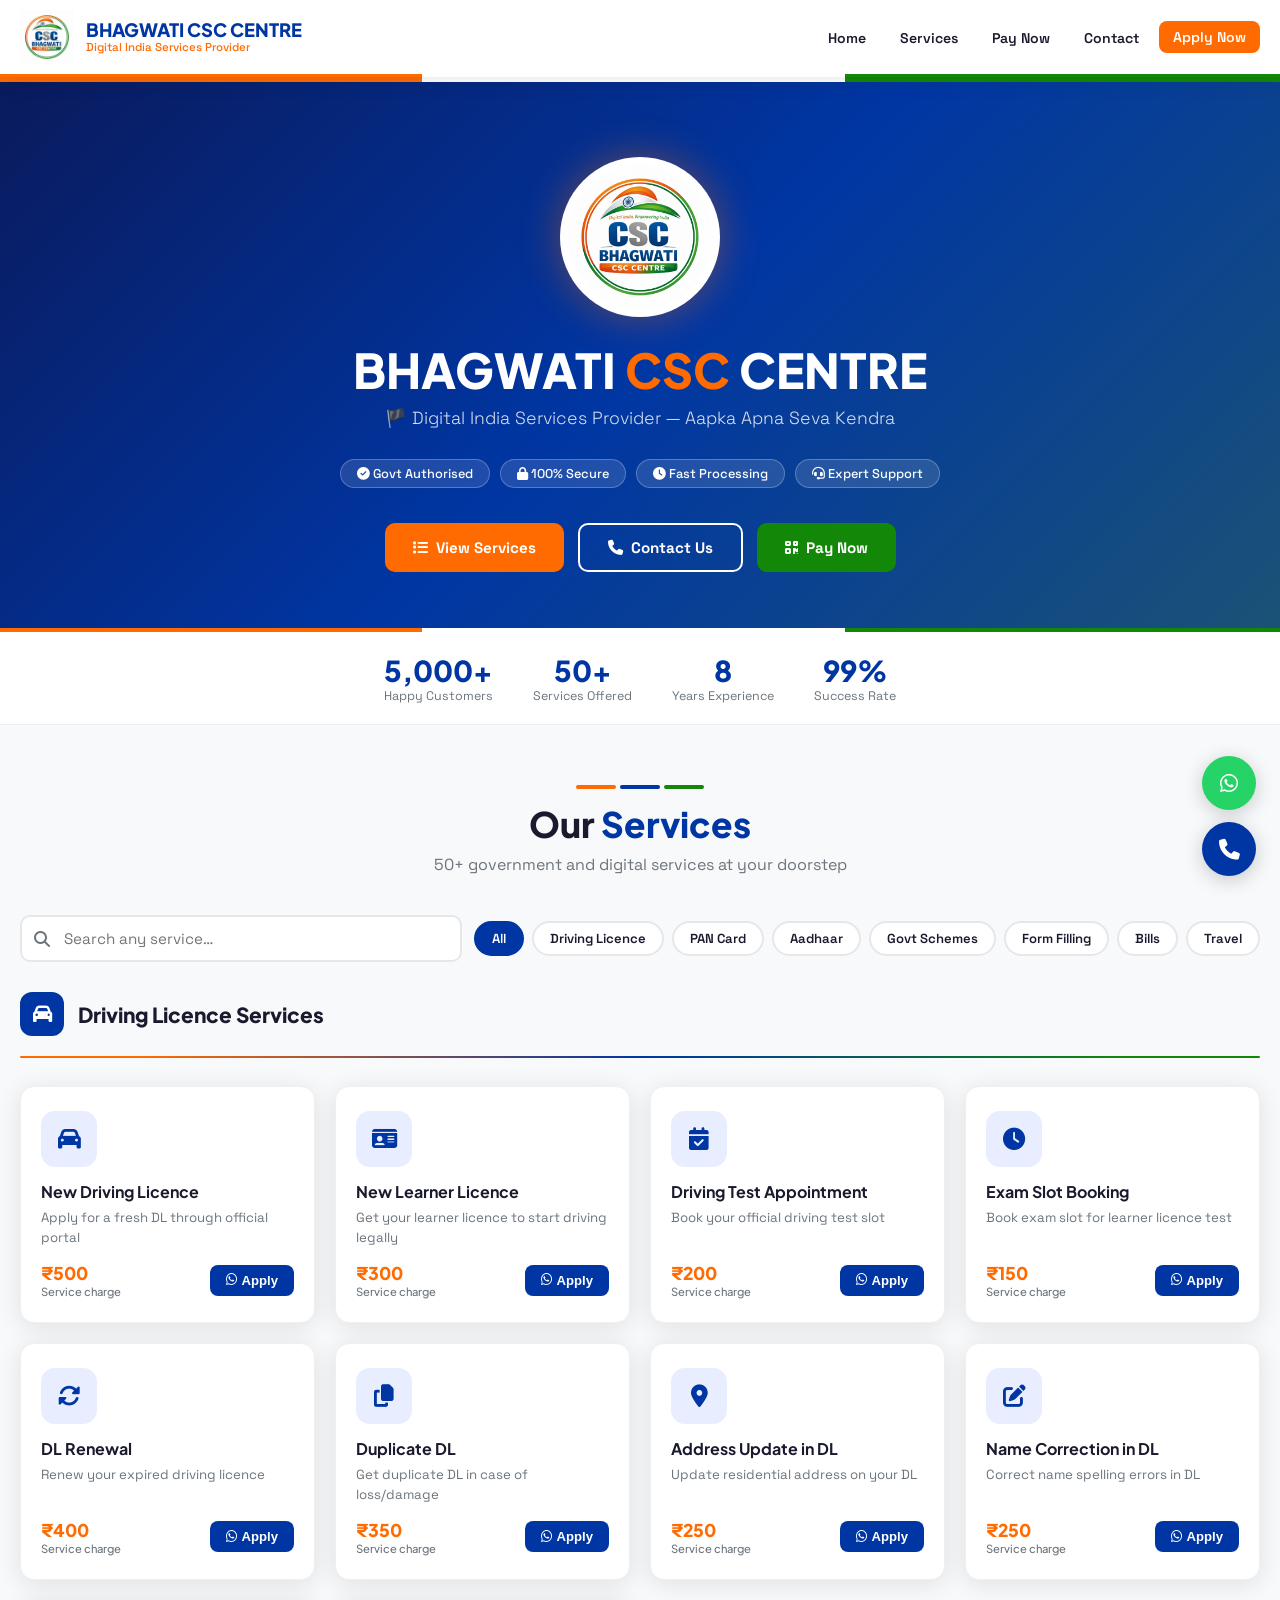
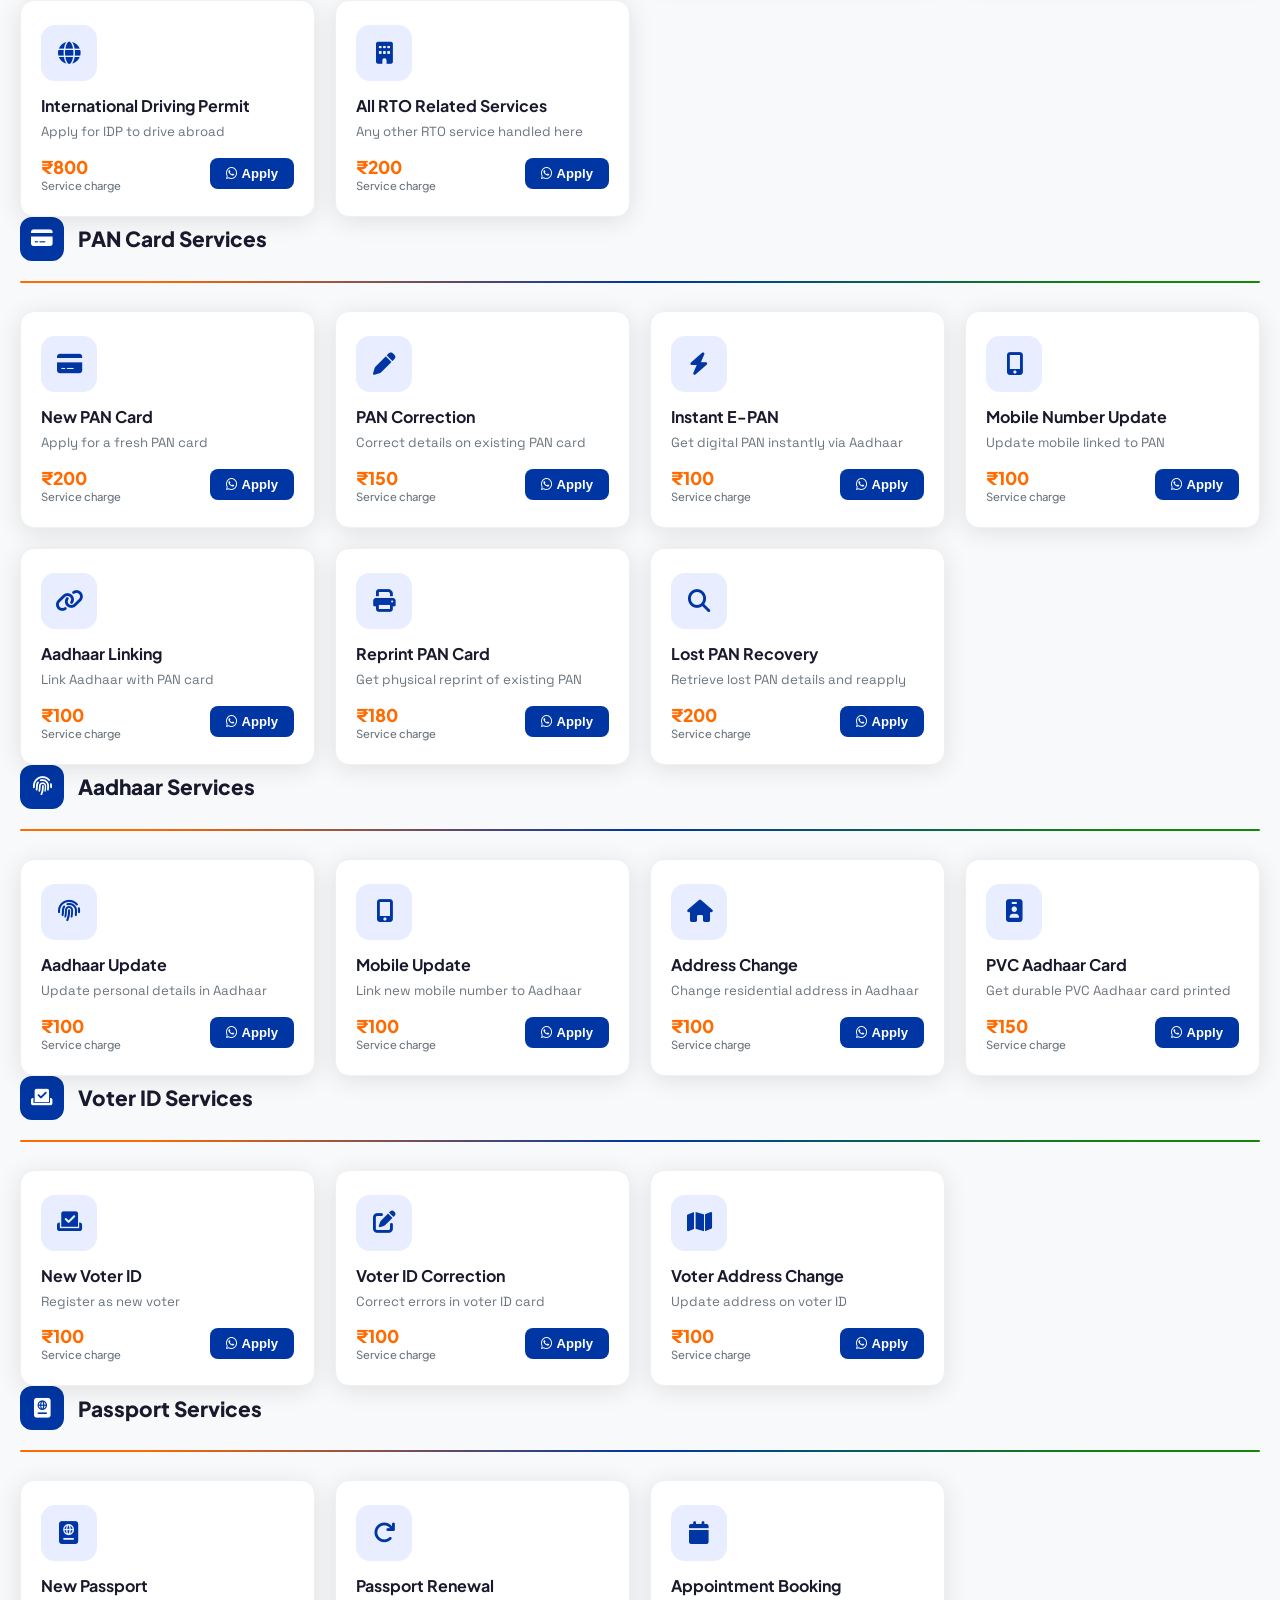
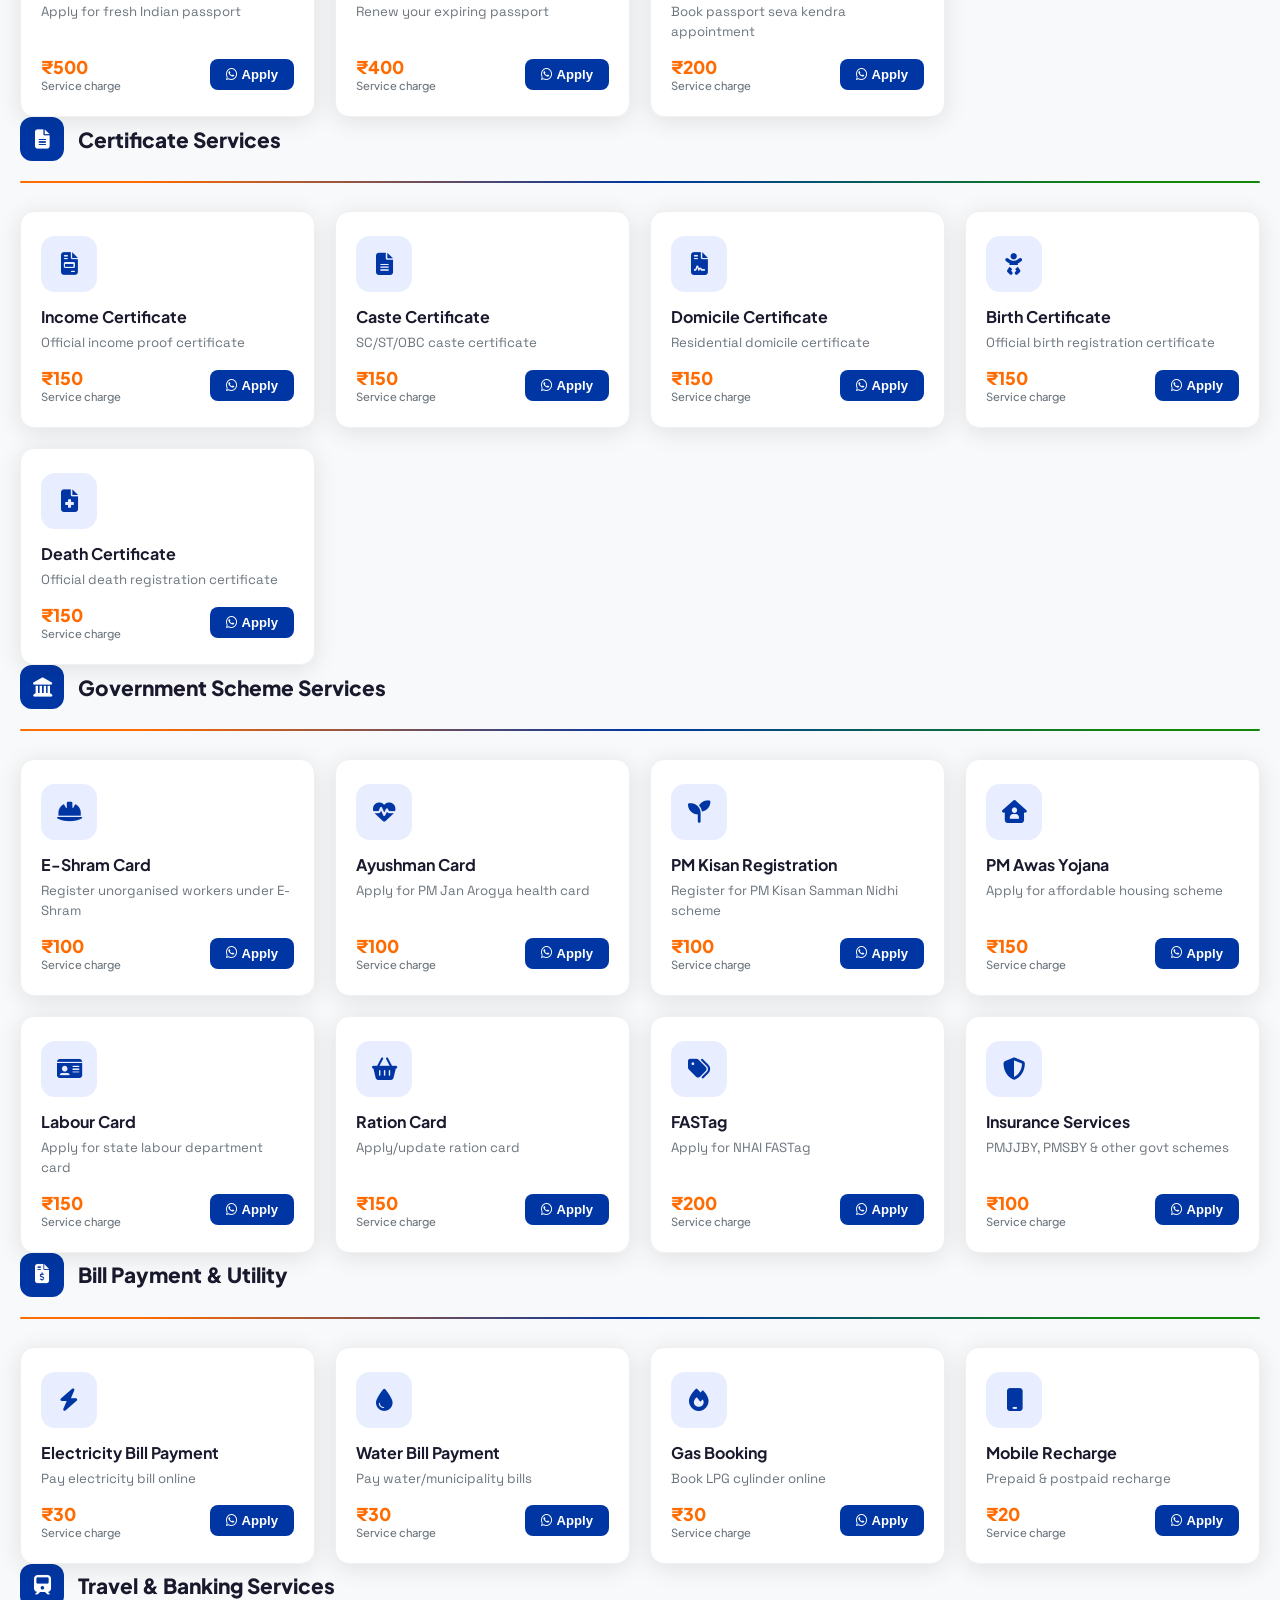
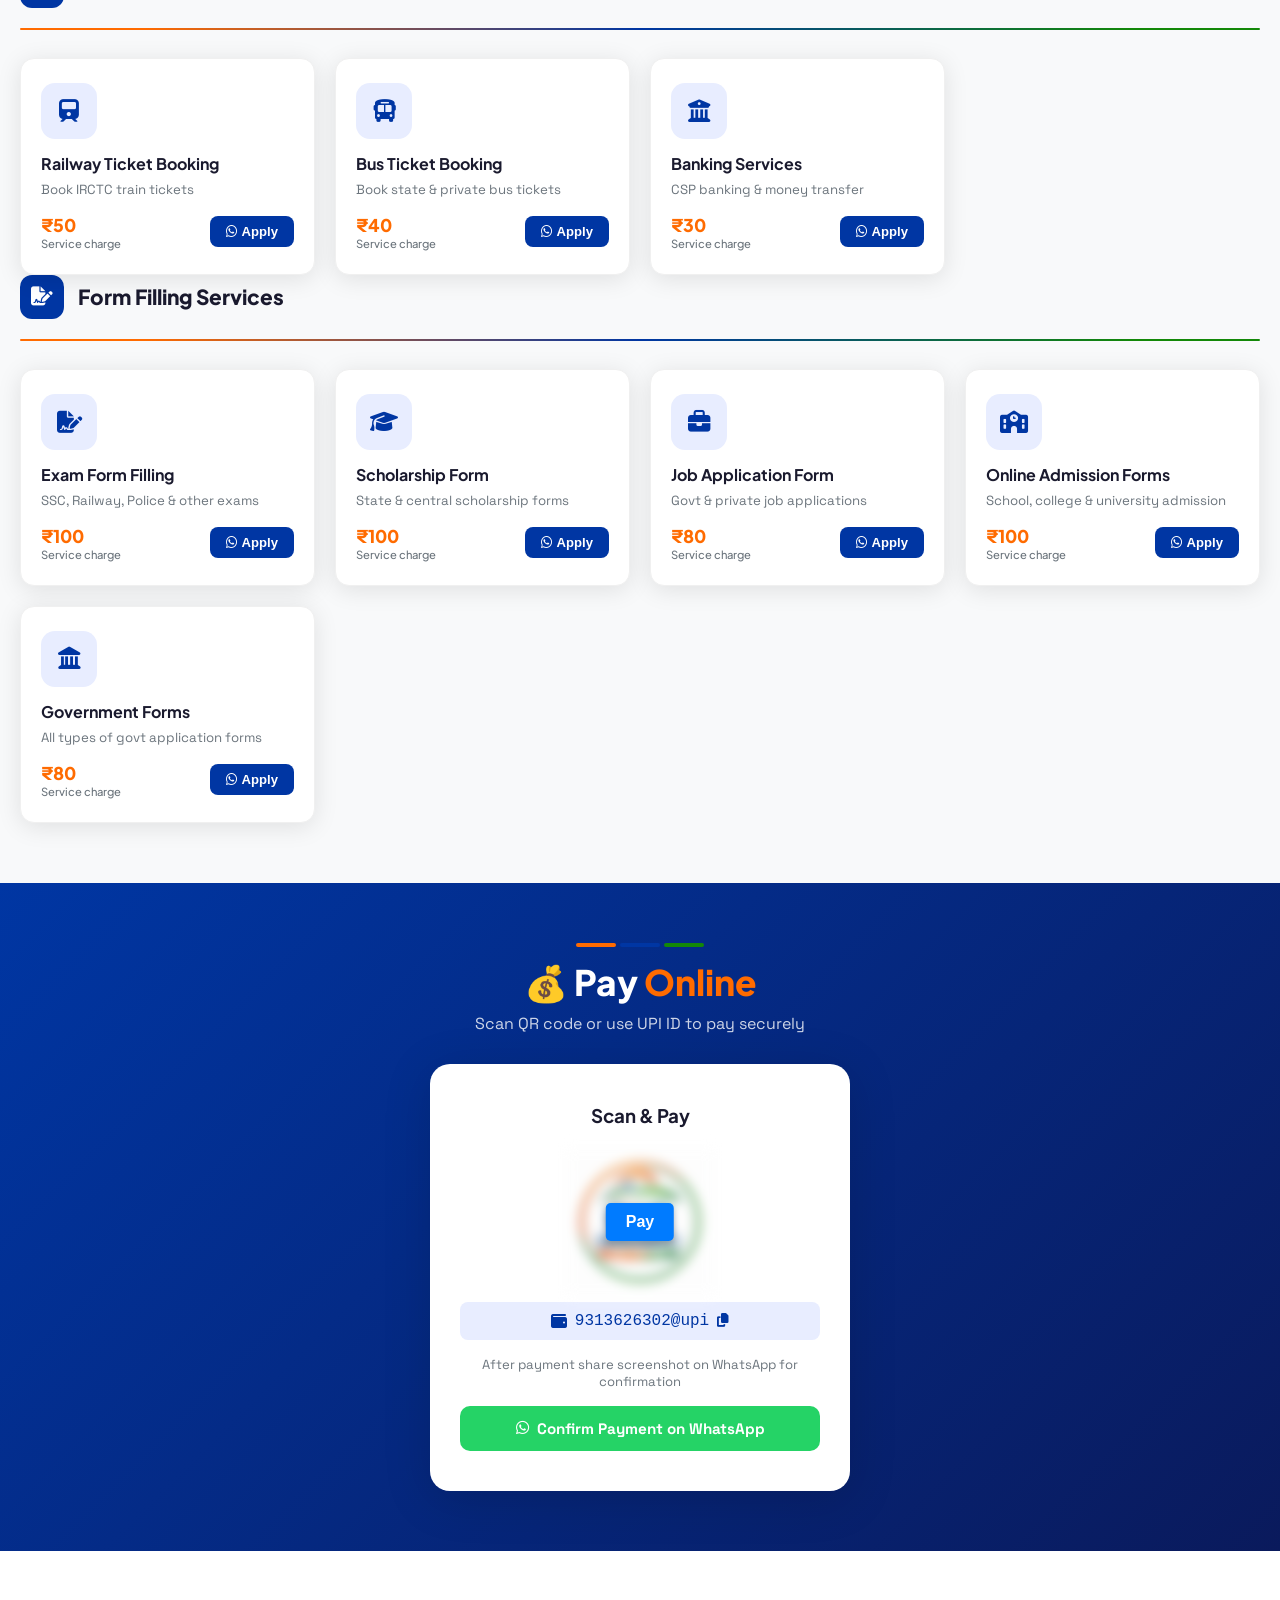
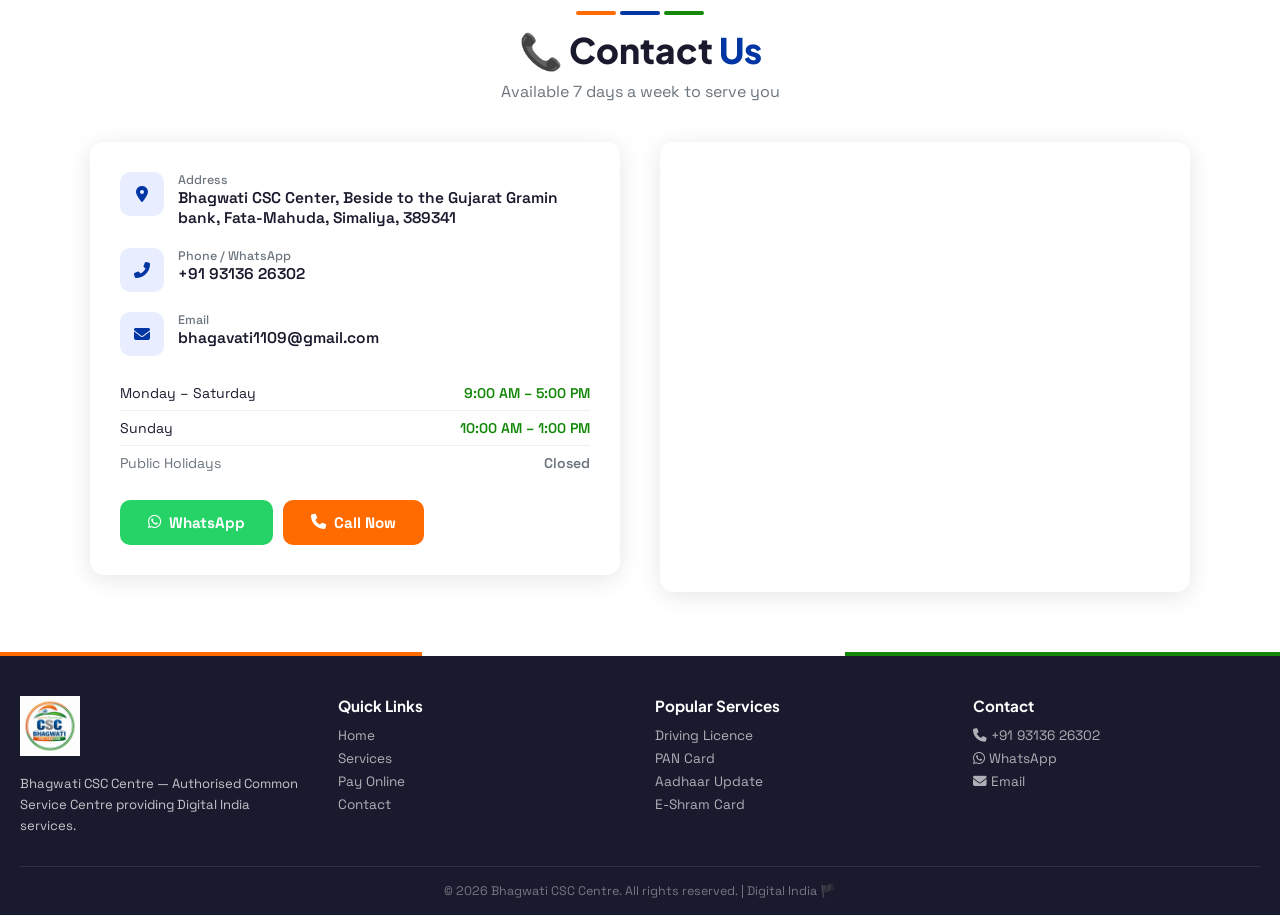
==== index.html @ 418c0e44 "Initial commit of bhagwati-csc project" ====
<!DOCTYPE html>
<html lang="en">
<head>
  <meta charset="UTF-8">
  <meta name="viewport" content="width=device-width, initial-scale=1.0">
  <meta name="description" content="Bhagwati CSC Centre — Digital India Services Provider. PAN Card, Driving Licence, Aadhaar, Passport & More.">
  <title>Bhagwati CSC Centre | Digital India Services</title>
  <link rel="stylesheet" href="https://cdnjs.cloudflare.com/ajax/libs/font-awesome/6.5.1/css/all.min.css">
  <link href="https://fonts.googleapis.com/css2?family=Plus+Jakarta+Sans:wght@400;600;700;800&family=Space+Grotesk:wght@300;400;500;600;700&display=swap" rel="stylesheet">
  <link rel="stylesheet" href="css/style.css">
</head>
<body>

<nav class="navbar">
  <div class="nav-inner">
    <a href="#home" class="nav-brand">
      <img src="assets/images/logo.png" alt="Bhagwati CSC Centre" class="nav-logo">
      <div class="nav-brand-text">
        <div class="name">BHAGWATI CSC CENTRE</div>
        <div class="tagline">Digital India Services Provider</div>
      </div>
    </a>
    <button class="hamburger" id="hamburger"><span></span><span></span><span></span></button>
    <ul class="nav-links" id="nav-links">
      <li><a href="#home">Home</a></li>
      <li><a href="#services">Services</a></li>
      <li><a href="#payment">Pay Now</a></li>
      <li><a href="#contact">Contact</a></li>
      <li><a href="#services" class="nav-cta btn">Apply Now</a></li>
    </ul>
  </div>
</nav>

<section class="hero" id="home">
  <img src="assets/images/logo.png" alt="Bhagwati CSC Centre" class="hero-logo">
  <h1>BHAGWATI <span>CSC</span> CENTRE</h1>
  <p class="tagline">&#127988; Digital India Services Provider — Aapka Apna Seva Kendra</p>
  <div class="hero-badges">
    <span class="badge-pill"><i class="fas fa-check-circle"></i> Govt Authorised</span>
    <span class="badge-pill"><i class="fas fa-lock"></i> 100% Secure</span>
    <span class="badge-pill"><i class="fas fa-clock"></i> Fast Processing</span>
    <span class="badge-pill"><i class="fas fa-headset"></i> Expert Support</span>
  </div>
  <div class="hero-buttons">
    <a href="#services" class="btn btn-primary"><i class="fas fa-list"></i> View Services</a>
    <a href="#contact"  class="btn btn-outline"><i class="fas fa-phone"></i> Contact Us</a>
    <a href="#payment"  class="btn btn-green"><i class="fas fa-qrcode"></i> Pay Now</a>
  </div>
  <div class="hero-flag-strip"></div>
</section>

<div class="stats-bar">
  <div class="stats-inner">
    <div class="stat-item"><div class="num count-up" data-target="5000" data-suffix="+">0+</div><div class="lbl">Happy Customers</div></div>
    <div class="stat-item"><div class="num count-up" data-target="50"   data-suffix="+">0+</div><div class="lbl">Services Offered</div></div>
    <div class="stat-item"><div class="num count-up" data-target="8"    data-suffix="">0</div><div class="lbl">Years Experience</div></div>
    <div class="stat-item"><div class="num count-up" data-target="99"   data-suffix="%">0%</div><div class="lbl">Success Rate</div></div>
  </div>
</div>

<section class="section" id="services">
  <div class="section-header">
    <div class="accent-line"><span class="s"></span><span class="w"></span><span class="g"></span></div>
    <h2>Our <span>Services</span></h2>
    <p>50+ government and digital services at your doorstep</p>
  </div>
  <div class="search-bar-wrap">
    <div class="search-input-wrap">
      <i class="fas fa-search"></i>
      <input type="text" id="service-search" class="search-input" placeholder="Search any service…">
    </div>
    <div class="filter-chips">
      <button class="chip active" data-cat="all">All</button>
      <button class="chip" data-cat="driving">Driving Licence</button>
      <button class="chip" data-cat="pan">PAN Card</button>
      <button class="chip" data-cat="aadhaar">Aadhaar</button>
      <button class="chip" data-cat="govt">Govt Schemes</button>
      <button class="chip" data-cat="forms">Form Filling</button>
      <button class="chip" data-cat="bills">Bills</button>
      <button class="chip" data-cat="travel">Travel</button>
    </div>
  </div>
  <div id="all-services-container"></div>
</section>

<section class="pay-section" id="payment">
  <div class="section-header" style="color:white;margin-bottom:30px;">
    <div class="accent-line"><span class="s"></span><span class="w"></span><span class="g"></span></div>
    <h2 style="color:white;">&#128176; Pay <span style="color:var(--saffron);">Online</span></h2>
    <p style="color:rgba(255,255,255,.8);">Scan QR code or use UPI ID to pay securely</p>
  </div>
  <div class="pay-card">
    <h3 style="font-family:var(--font-head);color:var(--dark);margin-bottom:20px;">Scan &amp; Pay</h3>
    <!-- <div class="qr-placeholder">
      <i class="fas fa-qrcode" style="font-size:4rem;opacity:.4;"></i>
      <span style="font-size:.78rem;color:var(--gray);">Replace with your QR image</span>
    </div> -->

    
    <div class="qr-container">
  <img src="assets/images/logo.png" id="qr-image" class="blurred-qr" alt="Payment QR Code">
  
  <button id="pay-btn" class="pay-button">Pay</button>
</div>

    <!-- <div class="qr-placeholder">
  <img src="assets/images/logo.png" alt="QR Code" style="width: 100%; max-width: 150px; height: auto;">
</div> -->
    




    <div class="upi-id">
      <i class="fas fa-wallet" style="color:var(--blue);"></i>
      <span id="upi-id-text">9313626302@upi</span>
      <button class="copy-btn" onclick="copyUPI()"><i class="fas fa-copy"></i></button>
    </div>
    <p style="font-size:.82rem;color:var(--gray);margin-bottom:16px;">After payment share screenshot on WhatsApp for confirmation</p>
    <a href="https://wa.me/919313626302?text=Hello%20I%20have%20paid%20the%20service%20fee.%20Please%20confirm." class="btn btn-wa" style="width:100%;justify-content:center;" target="_blank">
      <i class="fab fa-whatsapp"></i> Confirm Payment on WhatsApp
    </a>
  </div>
</section>

<section class="section section-alt" id="contact">
  <div class="section-header">
    <div class="accent-line"><span class="s"></span><span class="w"></span><span class="g"></span></div>
    <h2>&#128222; Contact <span>Us</span></h2>
    <p>Available 7 days a week to serve you</p>
  </div>
  <div class="contact-grid">
    <div class="contact-card">
      <div class="contact-item">
        <div class="contact-icon"><i class="fas fa-map-marker-alt"></i></div>
        <div class="info"><div class="label">Address</div><div class="value">Bhagwati CSC Center, Beside to the Gujarat Gramin bank, Fata-Mahuda, Simaliya, 389341</div></div>
      </div>
      <div class="contact-item">
        <div class="contact-icon"><i class="fas fa-phone-alt"></i></div>
        <div class="info"><div class="label">Phone / WhatsApp</div><div class="value">+91 93136 26302</div></div>
      </div>
      <div class="contact-item">
        <div class="contact-icon"><i class="fas fa-envelope"></i></div>
        <div class="info"><div class="label">Email</div><div class="value">bhagavati1109@gmail.com</div></div>
      </div>
      <table class="hours-table">
        <tr><td>Monday – Saturday</td><td>9:00 AM – 5:00 PM</td></tr>
        <tr><td>Sunday</td><td>10:00 AM – 1:00 PM</td></tr>
        <tr><td>Public Holidays</td><td>Closed</td></tr>
      </table>
      <div style="display:flex;gap:10px;margin-top:20px;flex-wrap:wrap;">
        <a href="https://wa.me/919313626302" class="btn btn-wa" target="_blank"><i class="fab fa-whatsapp"></i> WhatsApp</a>
        <a href="tel:+919313626302" class="btn btn-primary"><i class="fas fa-phone"></i> Call Now</a>
      </div>
    </div>
    <div class="map-frame">
      <iframe src="https://www.google.com/maps/embed?pb=!1m18!1m12!1m3!1d274.91216437982604!2d73.7216114738544!3d22.687606648962298!2m3!1f0!2f0!3f0!3m2!1i1024!2i768!4f13.1!3m3!1m2!1s0x39608f06034687df%3A0xe4fad882deeba42b!2sBHAGWATI!5e0!3m2!1sen!2sin!4v1771749122233!5m2!1sen!2sin" width="600" height="450" style="border:0;" allowfullscreen="" loading="lazy" referrerpolicy="no-referrer-when-downgrade"></iframe>
       
    </div>
  </div>
</section>

<footer>
  <div class="footer-inner">
    <div>
      <img src="assets/images/logo.png" alt="Logo" style="height:60px;margin-bottom:12px;">
      <p style="font-size:.82rem;line-height:1.6;">Bhagwati CSC Centre — Authorised Common Service Centre providing Digital India services.</p>
    </div>
    <div>
      <h4>Quick Links</h4>
      <a href="#home">Home</a><a href="#services">Services</a>
      <a href="#payment">Pay Online</a><a href="#contact">Contact</a>
    </div>
    <div>
      <h4>Popular Services</h4>
      <a href="#services">Driving Licence</a><a href="#services">PAN Card</a>
      <a href="#services">Aadhaar Update</a><a href="#services">E-Shram Card</a>
    </div>
    <div>
      <h4>Contact</h4>
      <a href="tel:+919313626302"><i class="fas fa-phone"></i> +91 93136 26302</a>
      <a href="https://wa.me/919313626302"><i class="fab fa-whatsapp"></i> WhatsApp</a>
      <a href="mailto:bhagavati1109@gmail.com"><i class="fas fa-envelope"></i> Email</a>
    </div>
  </div>
  <div class="footer-bottom">&#169; 2026 Bhagwati CSC Centre. All rights reserved. | Digital India &#127988;</div>
</footer>

<div class="float-buttons">
  <a href="https://wa.me/919313626302" class="float-btn wa" target="_blank"><i class="fab fa-whatsapp"></i></a>
  <a href="tel:+919313626302" class="float-btn call"><i class="fas fa-phone"></i></a>
</div>

<div id="toast-container"></div>
<script src="js/services.js"></script>
<script src="js/script.js"></script>
</body>
</html>
---- css/style.css ----
@import url('https://fonts.googleapis.com/css2?family=Plus+Jakarta+Sans:wght@400;600;700;800&family=Space+Grotesk:wght@300;400;500;600;700&display=swap');

:root {
  --saffron:#FF6B00; --saffron-lt:#FFF3E8;
  --green:#138808;   --green-lt:#E8F5E9;
  --blue:#0036A3;    --blue-lt:#E8EDFF;
  --white:#FFFFFF;   --off-white:#F8F9FA;
  --dark:#1A1A2E;    --gray:#6C757D;
  --shadow:0 4px 24px rgba(0,0,0,0.10);
  --shadow-lg:0 8px 48px rgba(0,0,0,0.15);
  --radius:14px;
  --font-head:'Plus Jakarta Sans',sans-serif;
  --font-body:'Space Grotesk',sans-serif;
}
*,*::before,*::after{box-sizing:border-box;margin:0;padding:0;}
html{scroll-behavior:smooth;}
body{font-family:var(--font-body);background:var(--off-white);color:var(--dark);overflow-x:hidden;}
::-webkit-scrollbar{width:6px;}::-webkit-scrollbar-track{background:#f1f1f1;}::-webkit-scrollbar-thumb{background:var(--blue);border-radius:3px;}

/* NAVBAR */
.navbar{position:sticky;top:0;z-index:1000;background:var(--white);box-shadow:0 2px 20px rgba(0,0,0,.10);border-bottom:3px solid transparent;border-image:linear-gradient(90deg,var(--saffron) 33%,var(--white) 33% 66%,var(--green) 66%) 1;}
.nav-inner{max-width:1280px;margin:0 auto;display:flex;align-items:center;justify-content:space-between;padding:10px 20px;}
.nav-brand{display:flex;align-items:center;gap:12px;text-decoration:none;}
.nav-logo{height:54px;width:auto;}
.nav-brand-text .name{font-family:var(--font-head);font-size:1.15rem;font-weight:800;color:var(--blue);line-height:1.1;}
.nav-brand-text .tagline{font-size:.72rem;color:var(--saffron);font-weight:500;}
.nav-links{display:flex;gap:6px;list-style:none;align-items:center;}
.nav-links a{text-decoration:none;padding:7px 14px;border-radius:8px;font-size:.88rem;font-weight:600;color:var(--dark);transition:all .2s;}
.nav-links a:hover{background:var(--blue-lt);color:var(--blue);}
.nav-cta{background:var(--saffron)!important;color:var(--white)!important;border-radius:8px!important;}
.nav-cta:hover{background:#e55e00!important;transform:translateY(-1px);}
.hamburger{display:none;flex-direction:column;gap:5px;cursor:pointer;padding:8px;background:none;border:none;}
.hamburger span{display:block;width:24px;height:2px;background:var(--dark);border-radius:2px;transition:all .3s;}

/* HERO */
.hero{background:linear-gradient(135deg,#0A1A5C 0%,#0036A3 50%,#1a5276 100%);padding:80px 20px 60px;text-align:center;position:relative;overflow:hidden;}
.hero::before{content:'';position:absolute;top:0;left:0;right:0;height:5px;background:linear-gradient(90deg,var(--saffron) 33%,var(--white) 33% 66%,var(--green) 66%);}
.hero-flag-strip{position:absolute;bottom:0;left:0;right:0;height:4px;background:linear-gradient(90deg,var(--saffron) 33%,var(--white) 33% 66%,var(--green) 66%);}
.hero-logo{width:160px;height:160px;object-fit:contain;border-radius:50%;background:white;padding:8px;box-shadow:0 0 40px rgba(255,107,0,.4);margin-bottom:20px;animation:pulse 3s ease-in-out infinite;}
@keyframes pulse{0%,100%{box-shadow:0 0 40px rgba(255,107,0,.4);}50%{box-shadow:0 0 60px rgba(255,107,0,.7);}}
.hero h1{font-family:var(--font-head);font-size:clamp(1.8rem,4vw,3rem);font-weight:800;color:var(--white);line-height:1.15;margin-bottom:10px;}
.hero h1 span{color:var(--saffron);}
.hero p.tagline{font-size:1.1rem;color:rgba(255,255,255,.85);margin-bottom:30px;font-weight:300;}
.hero-badges{display:flex;justify-content:center;flex-wrap:wrap;gap:10px;margin-bottom:35px;}
.badge-pill{background:rgba(255,255,255,.12);border:1px solid rgba(255,255,255,.25);color:white;padding:5px 16px;border-radius:999px;font-size:.8rem;font-weight:500;}
.hero-buttons{display:flex;justify-content:center;flex-wrap:wrap;gap:14px;}

/* BUTTONS */
.btn{display:inline-flex;align-items:center;gap:8px;padding:13px 28px;border-radius:10px;font-family:var(--font-body);font-size:.95rem;font-weight:700;text-decoration:none;border:none;cursor:pointer;transition:all .25s;white-space:nowrap;}
.btn-primary{background:var(--saffron);color:white;}.btn-primary:hover{background:#e55e00;transform:translateY(-2px);box-shadow:0 8px 24px rgba(255,107,0,.4);}
.btn-outline{background:transparent;color:white;border:2px solid white;}.btn-outline:hover{background:white;color:var(--blue);transform:translateY(-2px);}
.btn-green{background:var(--green);color:white;}.btn-green:hover{background:#0d6e06;transform:translateY(-2px);}
.btn-wa{background:#25D366;color:white;}.btn-wa:hover{background:#1ab755;transform:translateY(-2px);}

/* STATS */
.stats-bar{background:white;border-bottom:1px solid #eee;padding:20px;}
.stats-inner{max-width:1280px;margin:0 auto;display:flex;justify-content:center;flex-wrap:wrap;gap:40px;}
.stat-item{text-align:center;}.stat-item .num{font-size:1.8rem;font-weight:800;color:var(--blue);font-family:var(--font-head);}.stat-item .lbl{font-size:.78rem;color:var(--gray);}

/* SECTION */
.section{padding:60px 20px;}.section-alt{background:white;}
.section-header{text-align:center;margin-bottom:40px;}
.section-header h2{font-family:var(--font-head);font-size:clamp(1.6rem,3vw,2.2rem);font-weight:800;color:var(--dark);margin-bottom:8px;}
.section-header h2 span{color:var(--blue);}
.section-header p{color:var(--gray);font-size:1rem;max-width:600px;margin:0 auto;}
.accent-line{display:flex;justify-content:center;gap:4px;margin-bottom:12px;}
.accent-line span{display:block;height:4px;border-radius:2px;}
.accent-line .s{width:40px;background:var(--saffron);}.accent-line .w{width:40px;background:var(--blue);}.accent-line .g{width:40px;background:var(--green);}

/* SEARCH */
.search-bar-wrap{max-width:1280px;margin:0 auto 30px;display:flex;flex-wrap:wrap;gap:12px;align-items:center;justify-content:space-between;}
.search-input-wrap{position:relative;flex:1;min-width:250px;}
.search-input-wrap i{position:absolute;left:14px;top:50%;transform:translateY(-50%);color:var(--gray);}
.search-input{width:100%;padding:12px 14px 12px 42px;border:2px solid #e5e7eb;border-radius:10px;font-family:var(--font-body);font-size:.95rem;transition:border-color .2s;outline:none;}
.search-input:focus{border-color:var(--blue);}
.filter-chips{display:flex;flex-wrap:wrap;gap:8px;}
.chip{padding:7px 16px;border-radius:999px;border:2px solid #e5e7eb;background:white;font-family:var(--font-body);font-size:.82rem;font-weight:600;cursor:pointer;transition:all .2s;color:var(--dark);}
.chip.active{background:var(--blue);color:white;border-color:var(--blue);}
.chip:hover:not(.active){border-color:var(--blue);color:var(--blue);}

/* CARDS */
.cards-grid{max-width:1280px;margin:0 auto;display:grid;grid-template-columns:repeat(auto-fill,minmax(260px,1fr));gap:20px;}
.service-card{background:white;border-radius:var(--radius);box-shadow:var(--shadow);padding:24px 20px;display:flex;flex-direction:column;transition:all .3s;border:1px solid #f0f0f0;position:relative;overflow:hidden;}
.service-card::before{content:'';position:absolute;top:0;left:0;right:0;height:3px;background:linear-gradient(90deg,var(--saffron),var(--blue),var(--green));opacity:0;transition:opacity .3s;}
.service-card:hover{transform:translateY(-6px);box-shadow:var(--shadow-lg);}.service-card:hover::before{opacity:1;}
.card-icon{width:56px;height:56px;border-radius:14px;display:flex;align-items:center;justify-content:center;font-size:1.4rem;margin-bottom:14px;background:var(--blue-lt);color:var(--blue);}
.service-card .card-title{font-family:var(--font-head);font-size:1rem;font-weight:700;color:var(--dark);margin-bottom:6px;}
.service-card .card-desc{font-size:.83rem;color:var(--gray);flex:1;line-height:1.5;margin-bottom:14px;}
.card-footer{display:flex;align-items:center;justify-content:space-between;}
.card-price{font-size:1.1rem;font-weight:800;color:var(--saffron);font-family:var(--font-head);}
.card-price small{font-size:.7rem;font-weight:500;color:var(--gray);display:block;}
.btn-apply{background:var(--blue);color:white;padding:8px 16px;border-radius:8px;font-size:.82rem;font-weight:700;border:none;cursor:pointer;transition:all .2s;display:flex;align-items:center;gap:5px;}
.btn-apply:hover{background:var(--saffron);transform:scale(1.05);}
.cat-header{max-width:1280px;margin:0 auto 20px;display:flex;align-items:center;gap:14px;}
.cat-header-icon{width:44px;height:44px;border-radius:12px;background:var(--blue);color:white;display:flex;align-items:center;justify-content:center;font-size:1.2rem;flex-shrink:0;}
.cat-header h3{font-family:var(--font-head);font-size:1.3rem;font-weight:800;color:var(--dark);}
.cat-divider{max-width:1280px;margin:0 auto 28px;height:2px;background:linear-gradient(90deg,var(--saffron) 10%,var(--blue) 50%,var(--green) 90%);border-radius:2px;}

/* PAYMENT */
.pay-section{background:linear-gradient(135deg,var(--blue) 0%,#0A1A5C 100%);color:white;padding:60px 20px;text-align:center;}
.pay-card{background:white;border-radius:20px;padding:40px 30px;max-width:420px;margin:0 auto;box-shadow:var(--shadow-lg);}
.qr-placeholder{width:200px;height:200px;margin:0 auto 20px;background:#f5f5f5;border:3px dashed var(--blue);border-radius:12px;display:flex;align-items:center;justify-content:center;flex-direction:column;gap:8px;color:var(--blue);}
.upi-id{background:var(--blue-lt);border-radius:8px;padding:10px 20px;font-family:monospace;font-size:1rem;color:var(--blue);margin-bottom:16px;display:flex;align-items:center;justify-content:center;gap:8px;}
.copy-btn{background:none;border:none;cursor:pointer;color:var(--blue);}.copy-btn:hover{color:var(--saffron);}

/* CONTACT */
.contact-grid{max-width:1100px;margin:0 auto;display:grid;grid-template-columns:1fr 1fr;gap:40px;align-items:start;}
.contact-card{background:white;border-radius:var(--radius);padding:30px;box-shadow:var(--shadow);}
.contact-item{display:flex;gap:14px;align-items:flex-start;margin-bottom:20px;}
.contact-icon{width:44px;height:44px;border-radius:10px;flex-shrink:0;background:var(--blue-lt);color:var(--blue);display:flex;align-items:center;justify-content:center;font-size:1rem;}
.contact-item .info .label{font-size:.78rem;color:var(--gray);font-weight:500;}
.contact-item .info .value{font-size:.97rem;font-weight:600;color:var(--dark);}
.map-frame{border-radius:var(--radius);overflow:hidden;box-shadow:var(--shadow);}.map-frame iframe{display:block;}
.hours-table{width:100%;border-collapse:collapse;margin-top:16px;}
.hours-table td{padding:8px 0;border-bottom:1px solid #f0f0f0;font-size:.88rem;}
.hours-table td:last-child{text-align:right;font-weight:600;color:var(--green);}
.hours-table tr:last-child td{border-bottom:none;color:var(--gray);}

/* FLOATING */
.float-buttons{position:fixed;bottom:24px;right:24px;z-index:900;display:flex;flex-direction:column;gap:12px;}
.float-btn{width:54px;height:54px;border-radius:50%;display:flex;align-items:center;justify-content:center;font-size:1.3rem;text-decoration:none;color:white;box-shadow:0 4px 20px rgba(0,0,0,.2);transition:all .3s;border:none;cursor:pointer;}
.float-btn.wa{background:#25D366;}.float-btn.call{background:var(--blue);}
.float-btn:hover{transform:scale(1.15);box-shadow:0 6px 28px rgba(0,0,0,.3);}

/* FOOTER */
footer{background:var(--dark);color:rgba(255,255,255,.75);padding:40px 20px 0;border-top:4px solid transparent;border-image:linear-gradient(90deg,var(--saffron) 33%,white 33% 66%,var(--green) 66%) 1;}
.footer-inner{max-width:1280px;margin:0 auto;display:grid;grid-template-columns:repeat(auto-fit,minmax(200px,1fr));gap:30px;padding-bottom:30px;}
footer h4{color:white;font-family:var(--font-head);margin-bottom:12px;font-size:.95rem;}
footer a{color:rgba(255,255,255,.65);text-decoration:none;display:block;margin-bottom:6px;font-size:.85rem;}
footer a:hover{color:var(--saffron);}
.footer-bottom{border-top:1px solid rgba(255,255,255,.1);padding:16px 0;text-align:center;font-size:.78rem;color:rgba(255,255,255,.4);max-width:1280px;margin:0 auto;}

/* ══════════════════════════════
   ADMIN LOGIN WALL
══════════════════════════════ */
.login-overlay{position:fixed;inset:0;z-index:9999;background:linear-gradient(135deg,#0A1A5C 0%,#0036A3 60%,#138808 100%);display:flex;align-items:center;justify-content:center;padding:20px;}
.login-box{background:white;border-radius:24px;padding:48px 40px;width:100%;max-width:420px;box-shadow:0 24px 80px rgba(0,0,0,.35);text-align:center;position:relative;overflow:hidden;}
.login-box::before{content:'';position:absolute;top:0;left:0;right:0;height:5px;background:linear-gradient(90deg,var(--saffron) 33%,#ccc 33% 66%,var(--green) 66%);}
.login-logo{width:100px;height:100px;object-fit:contain;border-radius:50%;background:var(--off-white);padding:6px;margin-bottom:18px;box-shadow:0 4px 20px rgba(0,54,163,.2);}
.login-box h2{font-family:var(--font-head);font-size:1.35rem;font-weight:800;color:var(--dark);margin-bottom:4px;}
.login-box p.sub{font-size:.83rem;color:var(--gray);margin-bottom:28px;}
.login-field{position:relative;margin-bottom:16px;text-align:left;}
.login-field label{font-size:.8rem;font-weight:600;color:var(--dark);display:block;margin-bottom:6px;}
.login-field input{width:100%;padding:13px 44px 13px 44px;border:2px solid #e5e7eb;border-radius:10px;font-family:var(--font-body);font-size:.95rem;outline:none;transition:border-color .2s;}
.login-field input:focus{border-color:var(--blue);}
.field-icon{position:absolute;left:14px;bottom:14px;color:var(--gray);font-size:.95rem;}
.eye-toggle{position:absolute;right:14px;bottom:14px;background:none;border:none;cursor:pointer;color:var(--gray);font-size:.95rem;}
.eye-toggle:hover{color:var(--blue);}
.login-btn{width:100%;padding:14px;background:var(--blue);color:white;border:none;border-radius:10px;font-family:var(--font-head);font-size:1rem;font-weight:700;cursor:pointer;transition:all .25s;margin-top:8px;display:flex;align-items:center;justify-content:center;gap:8px;}
.login-btn:hover{background:#0028b5;transform:translateY(-2px);box-shadow:0 8px 24px rgba(0,54,163,.4);}
.login-error{background:#fff0f0;border:1px solid #ffcccc;color:#c0392b;padding:10px 14px;border-radius:8px;font-size:.83rem;margin-top:12px;display:none;align-items:center;gap:8px;text-align:left;}
.login-error.show{display:flex;}
.attempt-warn{font-size:.75rem;color:#e74c3c;margin-top:8px;font-weight:600;min-height:18px;}
.login-lockout{background:#fff3cd;border:1px solid #ffc107;color:#856404;padding:14px;border-radius:10px;font-size:.84rem;margin-bottom:16px;display:none;}
.login-lockout.show{display:block;}
.default-hint{margin-top:20px;font-size:.72rem;color:var(--gray);background:var(--off-white);padding:8px 12px;border-radius:8px;}
.default-hint code{background:#e5e7eb;padding:2px 6px;border-radius:4px;font-size:.75rem;}

/* ADMIN PANEL */
.admin-content{display:none;}
.admin-content.unlocked{display:block;}
.admin-nav-bar{background:var(--blue);color:white;padding:14px 24px;display:flex;align-items:center;justify-content:space-between;flex-wrap:wrap;gap:10px;}
.admin-nav-bar h1{font-family:var(--font-head);font-size:1.1rem;display:flex;align-items:center;gap:10px;}
.admin-nav-links{display:flex;gap:12px;align-items:center;}
.admin-nav-links a{color:rgba(255,255,255,.85);text-decoration:none;font-size:.85rem;}
.admin-nav-links a:hover{color:white;}
.logout-btn{background:rgba(255,255,255,.15);border:1px solid rgba(255,255,255,.3);color:white;padding:7px 16px;border-radius:8px;cursor:pointer;font-family:var(--font-body);font-size:.83rem;font-weight:600;transition:all .2s;}
.logout-btn:hover{background:rgba(220,50,50,.4);}
.admin-wrapper{max-width:1100px;margin:0 auto;padding:30px 20px;}
.admin-top-bar{display:flex;gap:10px;margin-bottom:20px;flex-wrap:wrap;align-items:center;justify-content:space-between;}
.admin-top-bar h2{font-family:var(--font-head);font-size:1.2rem;color:var(--dark);}
.admin-actions{display:flex;gap:10px;flex-wrap:wrap;}
.admin-card{background:white;border-radius:var(--radius);box-shadow:var(--shadow);overflow:hidden;margin-bottom:20px;}
.admin-card-head{padding:16px 20px;background:var(--off-white);border-bottom:1px solid #eee;font-weight:700;font-family:var(--font-head);display:flex;justify-content:space-between;align-items:center;}
.admin-table{width:100%;border-collapse:collapse;}
.admin-table th{padding:10px 16px;text-align:left;font-size:.8rem;color:var(--gray);font-weight:600;background:var(--off-white);}
.admin-table td{padding:10px 16px;border-top:1px solid #f0f0f0;font-size:.88rem;}
.admin-table tr:hover td{background:#fafafa;}
.price-input{width:90px;padding:5px 10px;border:2px solid #e5e7eb;border-radius:6px;font-family:var(--font-body);font-size:.88rem;text-align:right;}
.price-input:focus{border-color:var(--blue);outline:none;}
.btn-save{background:var(--green);color:white;border:none;padding:10px 20px;border-radius:8px;font-weight:700;cursor:pointer;font-family:var(--font-body);font-size:.88rem;display:inline-flex;align-items:center;gap:7px;transition:background .2s;}
.btn-save:hover{background:#0d6e06;}
.btn-danger{background:#e74c3c;color:white;border:none;padding:10px 20px;border-radius:8px;font-weight:700;cursor:pointer;font-family:var(--font-body);font-size:.88rem;display:inline-flex;align-items:center;gap:7px;}
.btn-danger:hover{background:#c0392b;}
.btn-export{background:var(--blue);color:white;border:none;padding:10px 20px;border-radius:8px;font-weight:700;cursor:pointer;font-family:var(--font-body);font-size:.88rem;display:inline-flex;align-items:center;gap:7px;}
.btn-export:hover{background:#0028b5;}
.change-pass-box{background:white;border-radius:var(--radius);box-shadow:var(--shadow);padding:24px;margin-bottom:22px;border-left:4px solid var(--saffron);}
.change-pass-box h3{font-family:var(--font-head);font-size:1rem;margin-bottom:14px;color:var(--dark);}
.pass-fields{display:flex;gap:10px;flex-wrap:wrap;align-items:flex-end;}
.pass-fields input{flex:1;min-width:180px;padding:10px 14px;border:2px solid #e5e7eb;border-radius:8px;font-family:var(--font-body);font-size:.9rem;outline:none;}
.pass-fields input:focus{border-color:var(--blue);}

/* TOAST */
#toast-container{position:fixed;bottom:90px;right:24px;z-index:9999;display:flex;flex-direction:column;gap:8px;}
.toast{background:var(--dark);color:white;padding:12px 20px;border-radius:10px;font-size:.87rem;font-weight:500;box-shadow:var(--shadow-lg);animation:slideUp .3s ease;display:flex;align-items:center;gap:8px;}
.toast.success{border-left:4px solid var(--green);}
.toast.error{border-left:4px solid #e74c3c;}
.toast.info{border-left:4px solid var(--blue);}
@keyframes slideUp{from{transform:translateY(20px);opacity:0;}to{transform:translateY(0);opacity:1;}}

/* RESPONSIVE */
@media(max-width:768px){
  .nav-links{display:none;flex-direction:column;width:100%;position:absolute;top:100%;left:0;background:white;padding:12px;box-shadow:var(--shadow);}
  .nav-links.open{display:flex;}.hamburger{display:flex;}.nav-inner{flex-wrap:wrap;position:relative;}
  .contact-grid{grid-template-columns:1fr;}.hero-logo{width:120px;height:120px;}
  .login-box{padding:36px 20px;}.pass-fields{flex-direction:column;}
}

.qr-container {
  position: relative;
  display: inline-block;
  width: 150px; /* Adjust to match your QR code size */
  height: 150px;
}

#qr-image {
  width: 100%;
  height: 100%;
  object-fit: cover;
  transition: filter 0.3s ease; /* Adds a smooth un-blur animation */
}

/* The blurred state */
.blurred-qr {
  filter: blur(6px);
  pointer-events: none; /* Stops users from dragging/saving the image while blurred */
  opacity: 0.7;
}

/* Center the button over the QR code */
.pay-button {
  position: absolute;
  top: 50%;
  left: 50%;
  transform: translate(-50%, -50%);
  padding: 10px 20px;
  background-color: #007bff; /* Blue button */
  color: white;
  border: none;
  border-radius: 5px;
  cursor: pointer;
  font-size: 1rem;
  font-weight: bold;
  z-index: 10;
  box-shadow: 0 4px 6px rgba(0,0,0,0.2);
}

.pay-button:hover {
  background-color: #0056b3;
}

/* Utility class to hide the button when QR is visible */
.hidden {
  display: none;
}
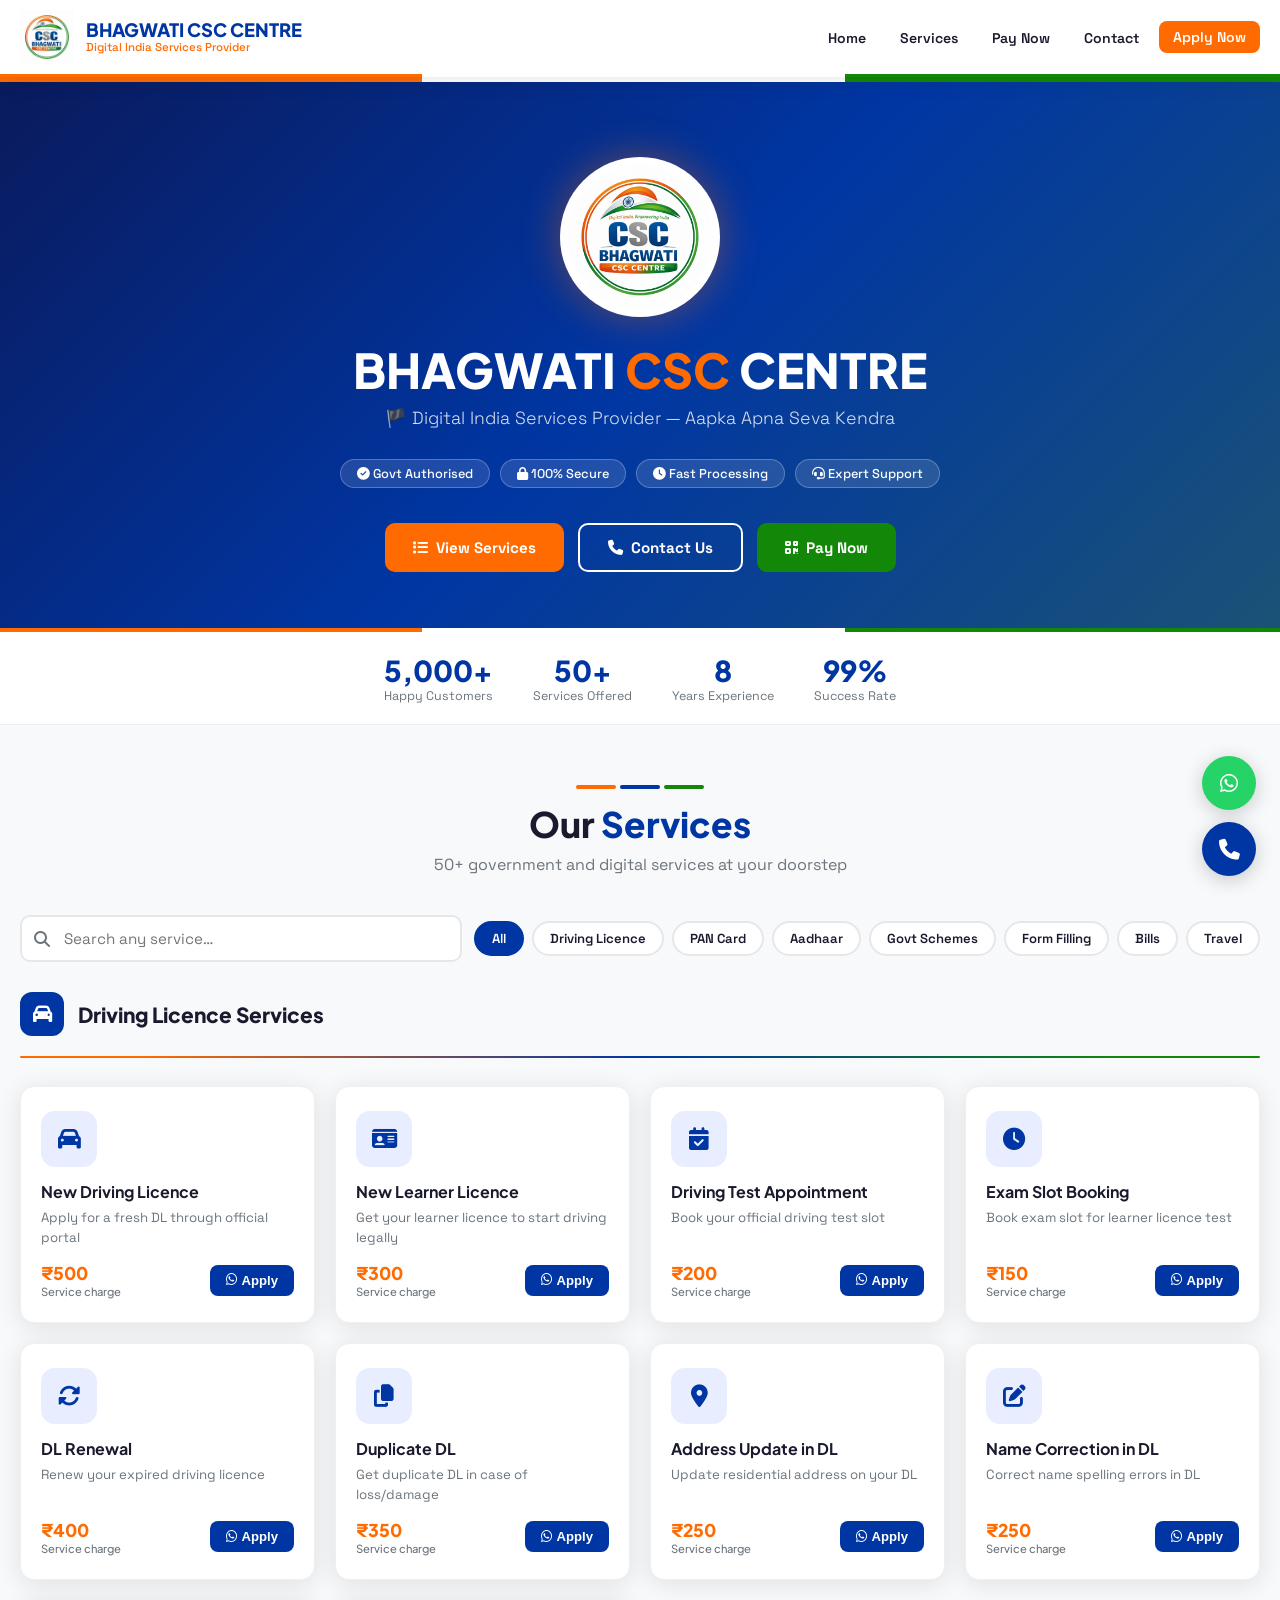
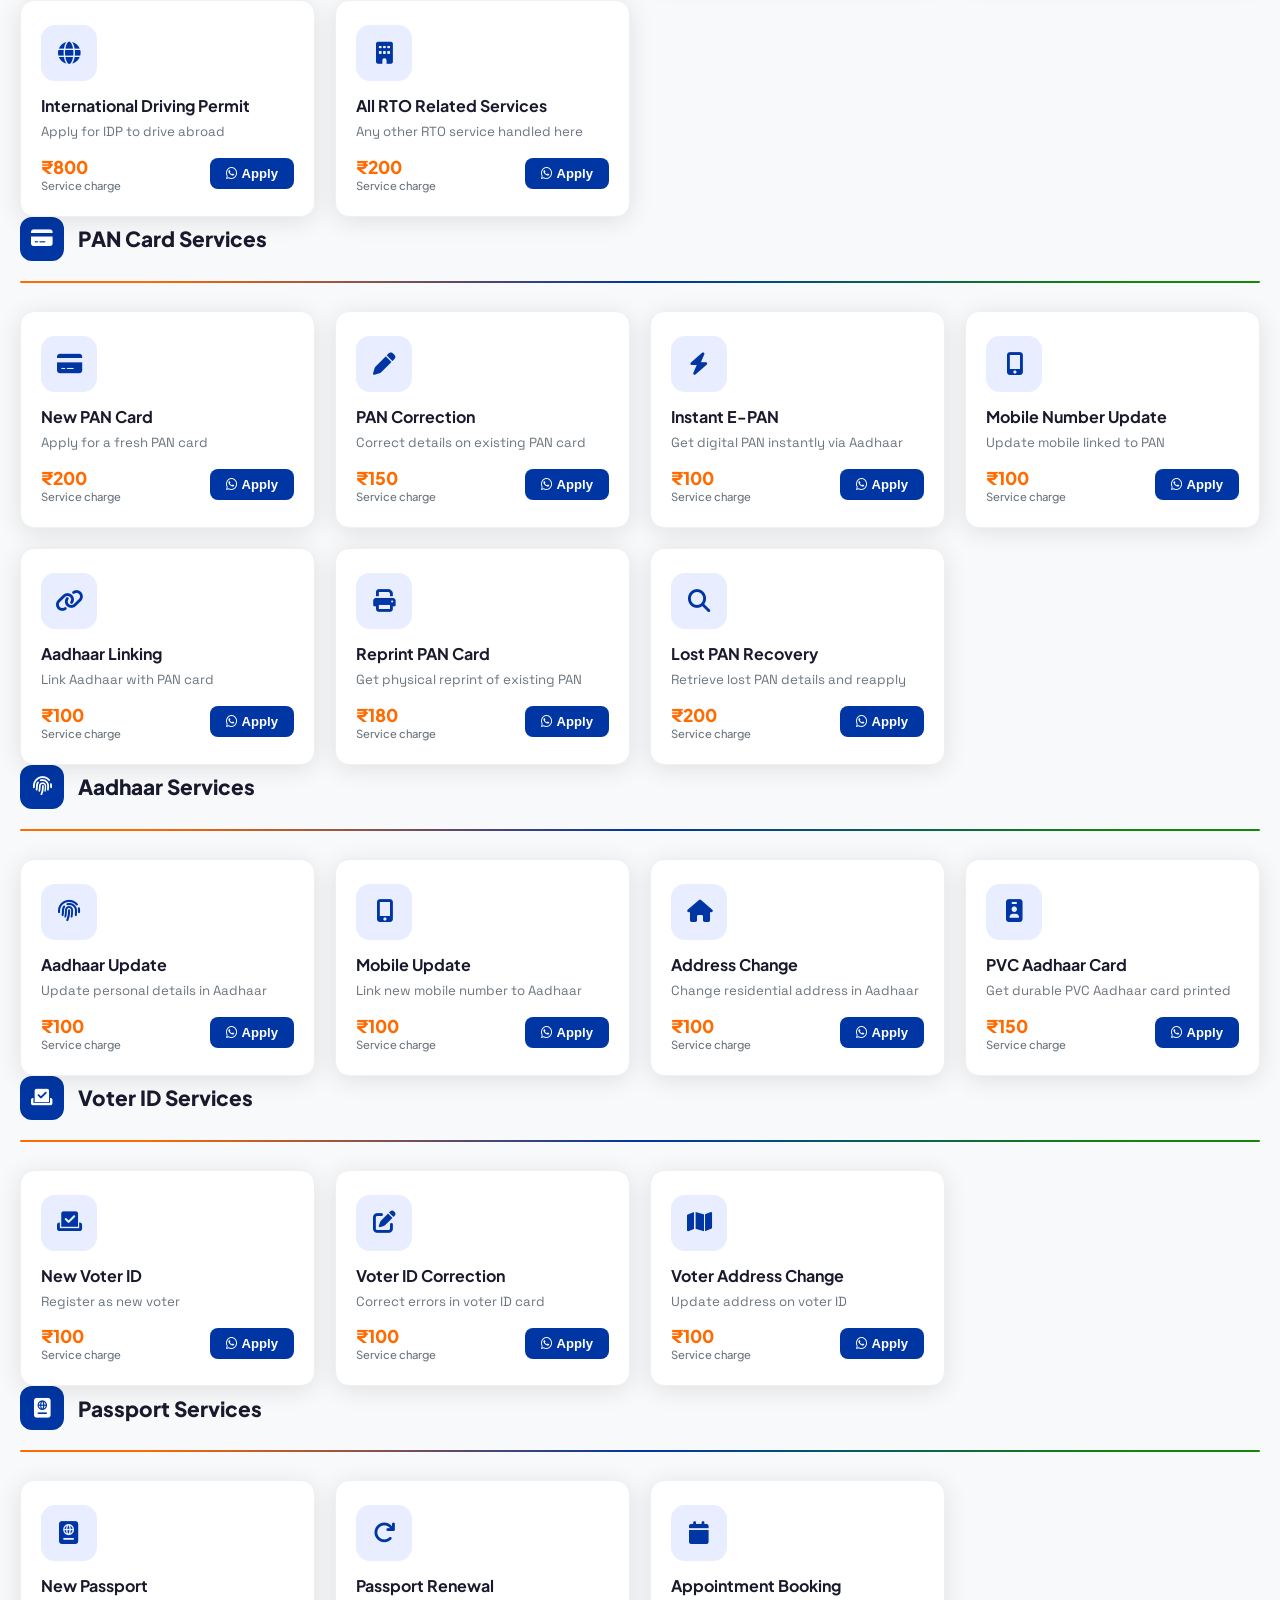
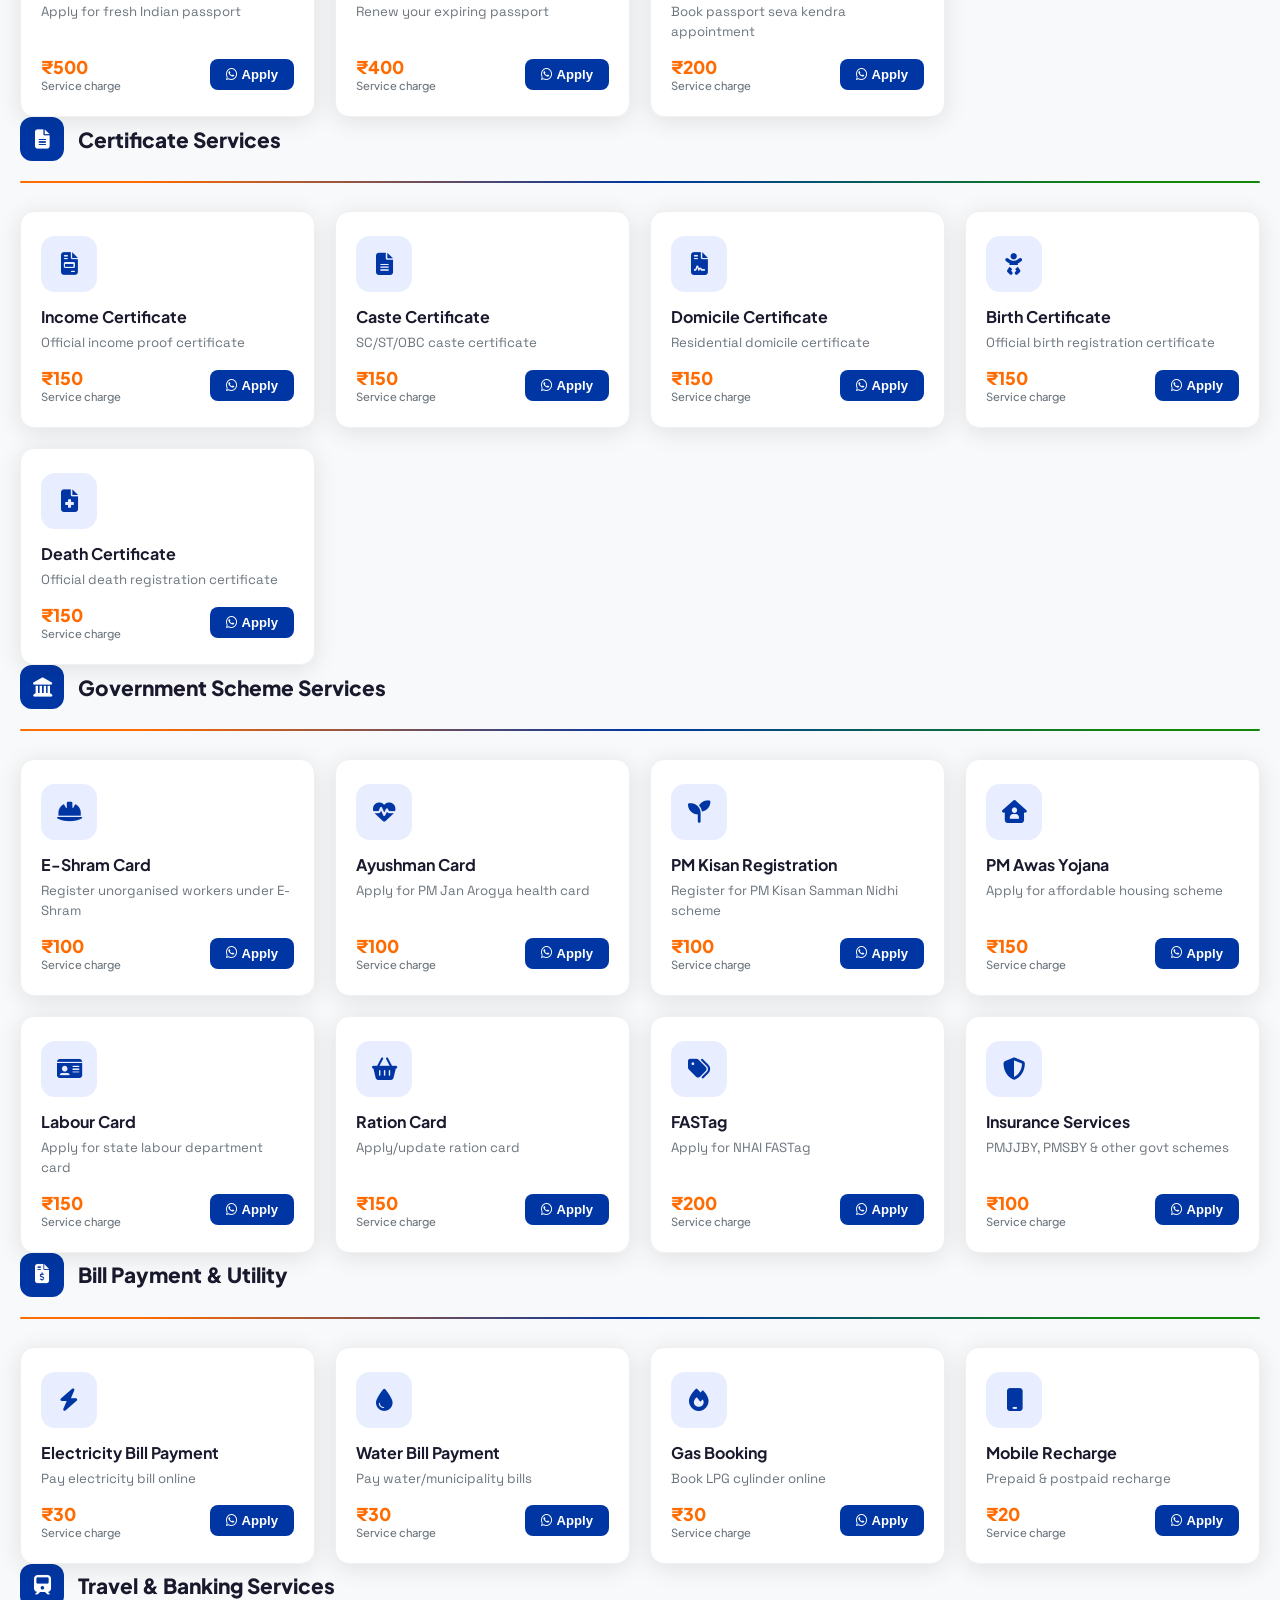
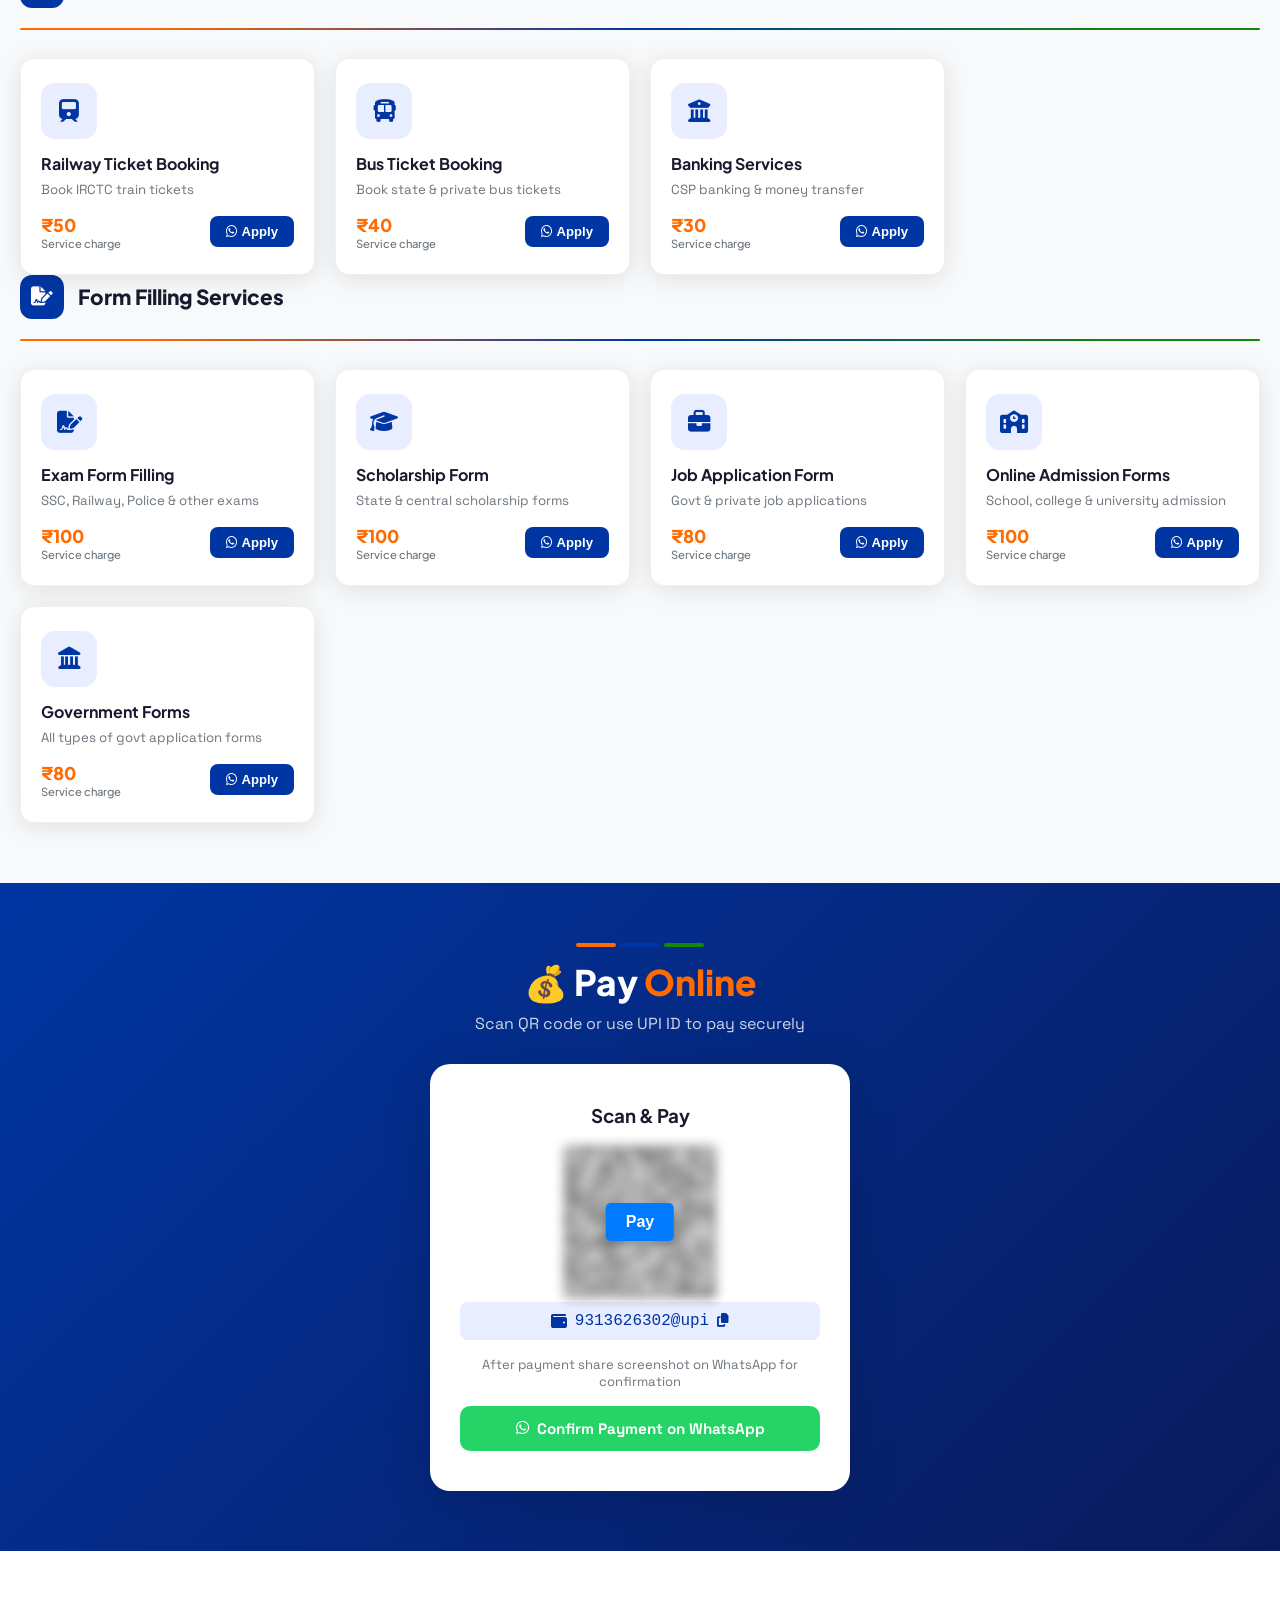
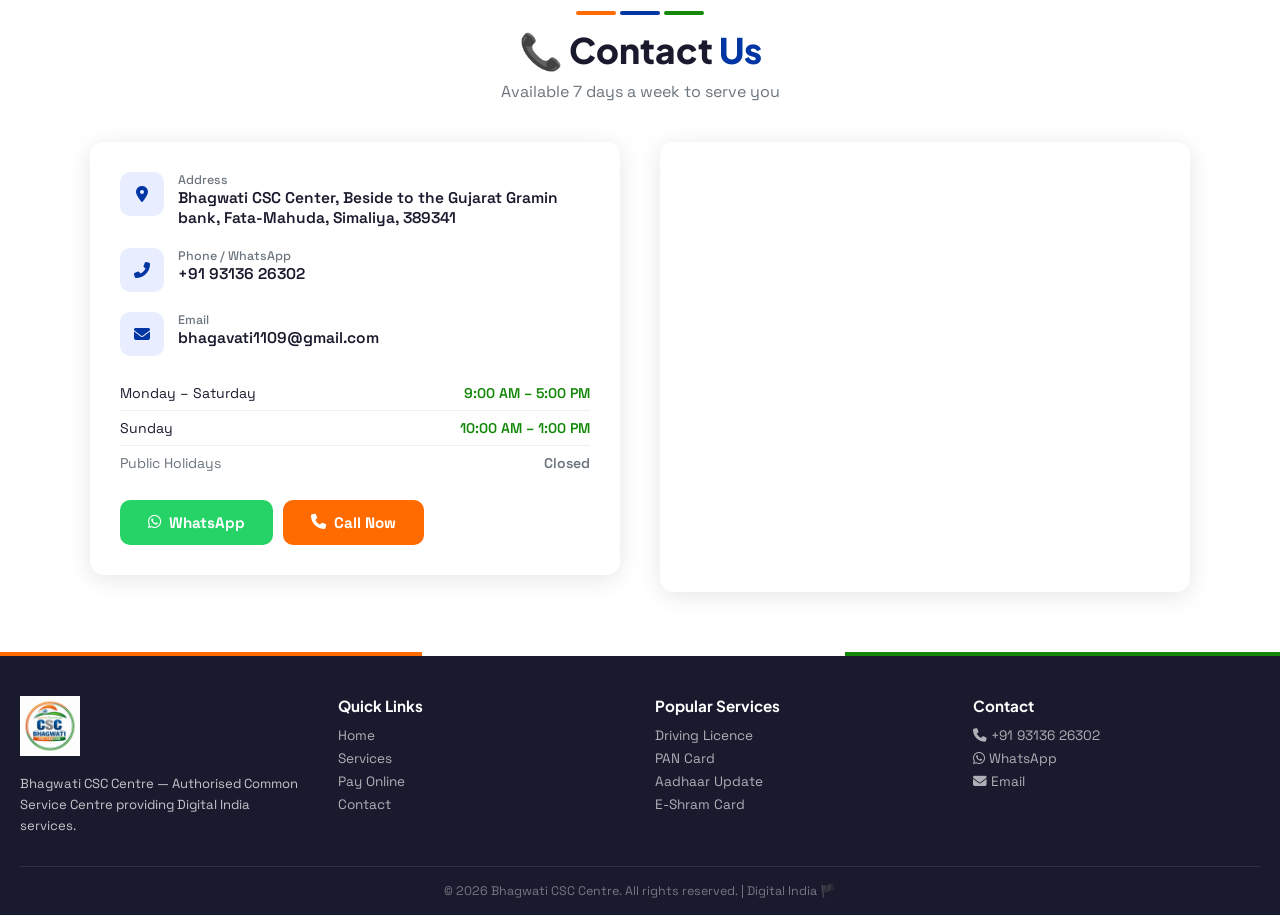
==== commit 163d9115: "Update QR code image source in index.html" ====
--- a/index.html
+++ b/index.html
@@ -98,7 +98,7 @@
 
     
     <div class="qr-container">
-  <img src="assets/images/logo.png" id="qr-image" class="blurred-qr" alt="Payment QR Code">
+  <img src="assets/images/QR_1771758282.png" id="qr-image" class="blurred-qr" alt="Payment QR Code">
   
   <button id="pay-btn" class="pay-button">Pay</button>
 </div>
@@ -195,4 +195,4 @@
 <script src="js/services.js"></script>
 <script src="js/script.js"></script>
 </body>
-</html>+</html>
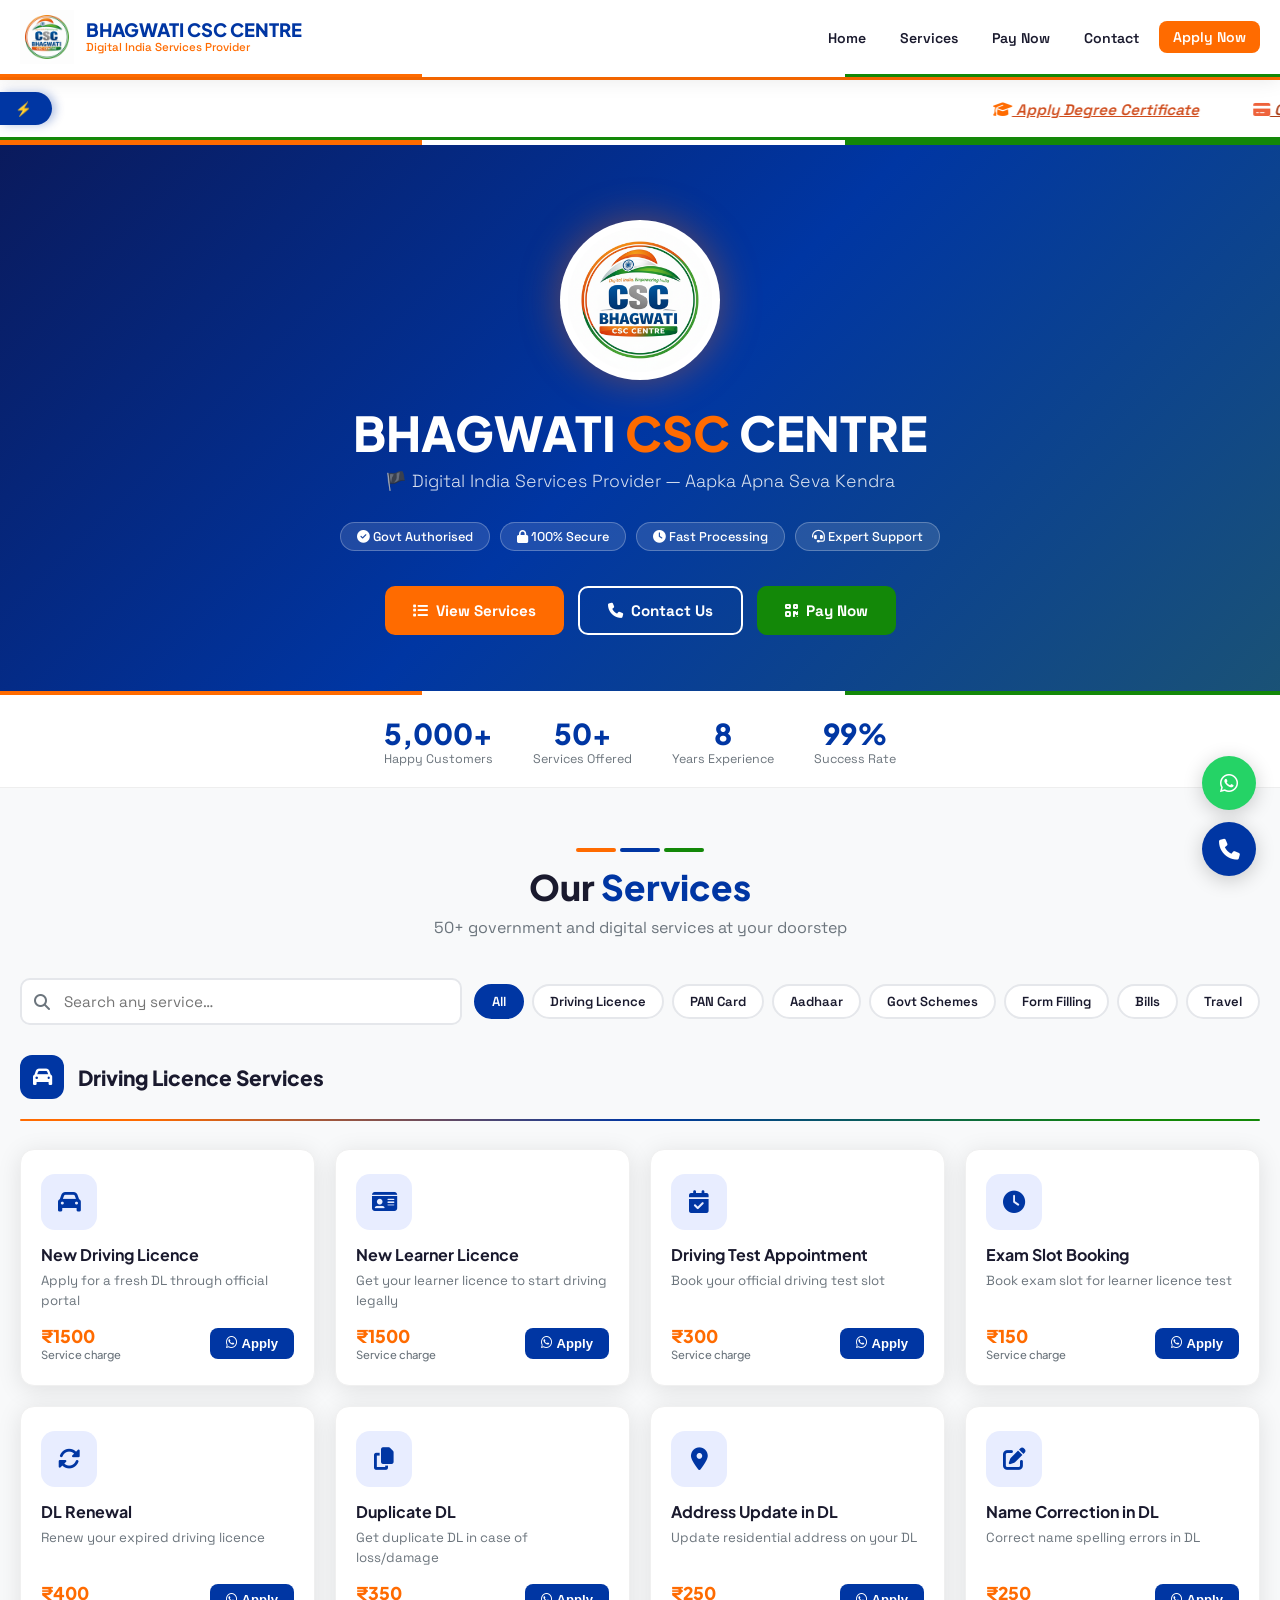
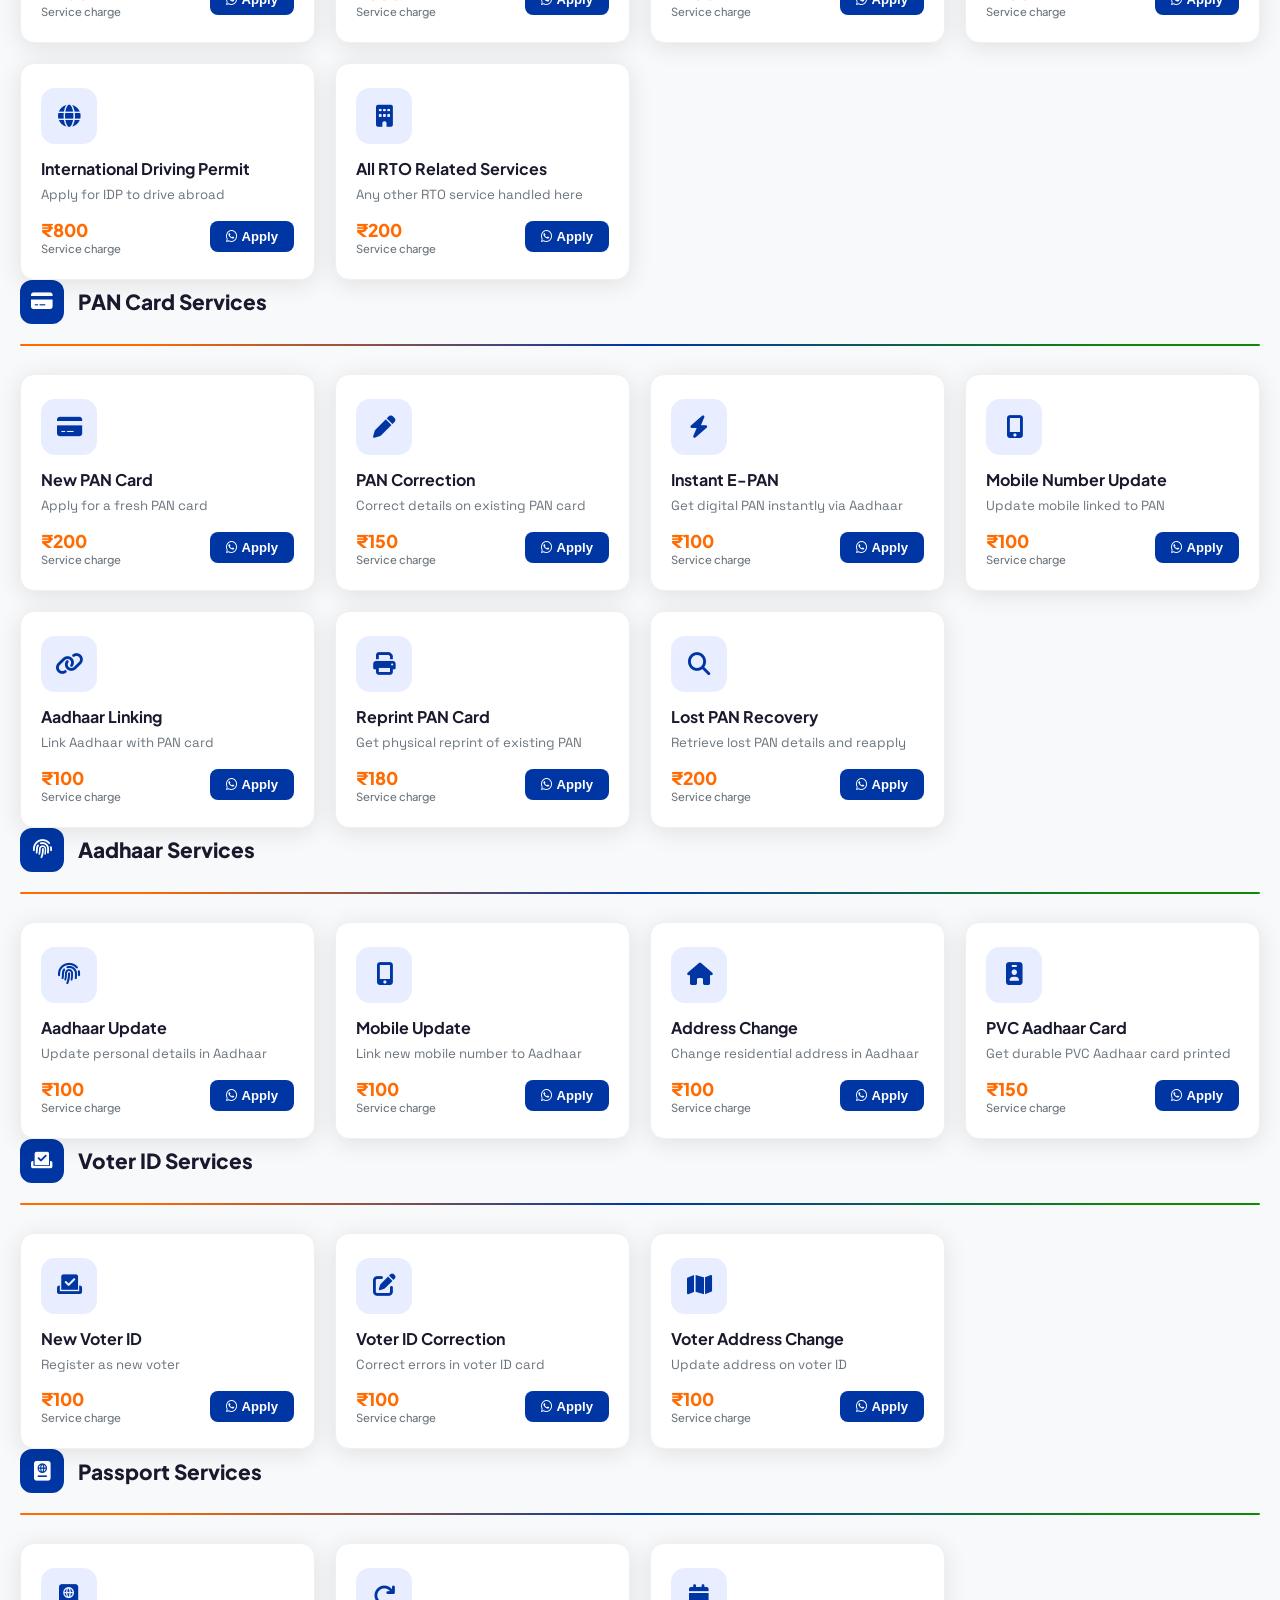
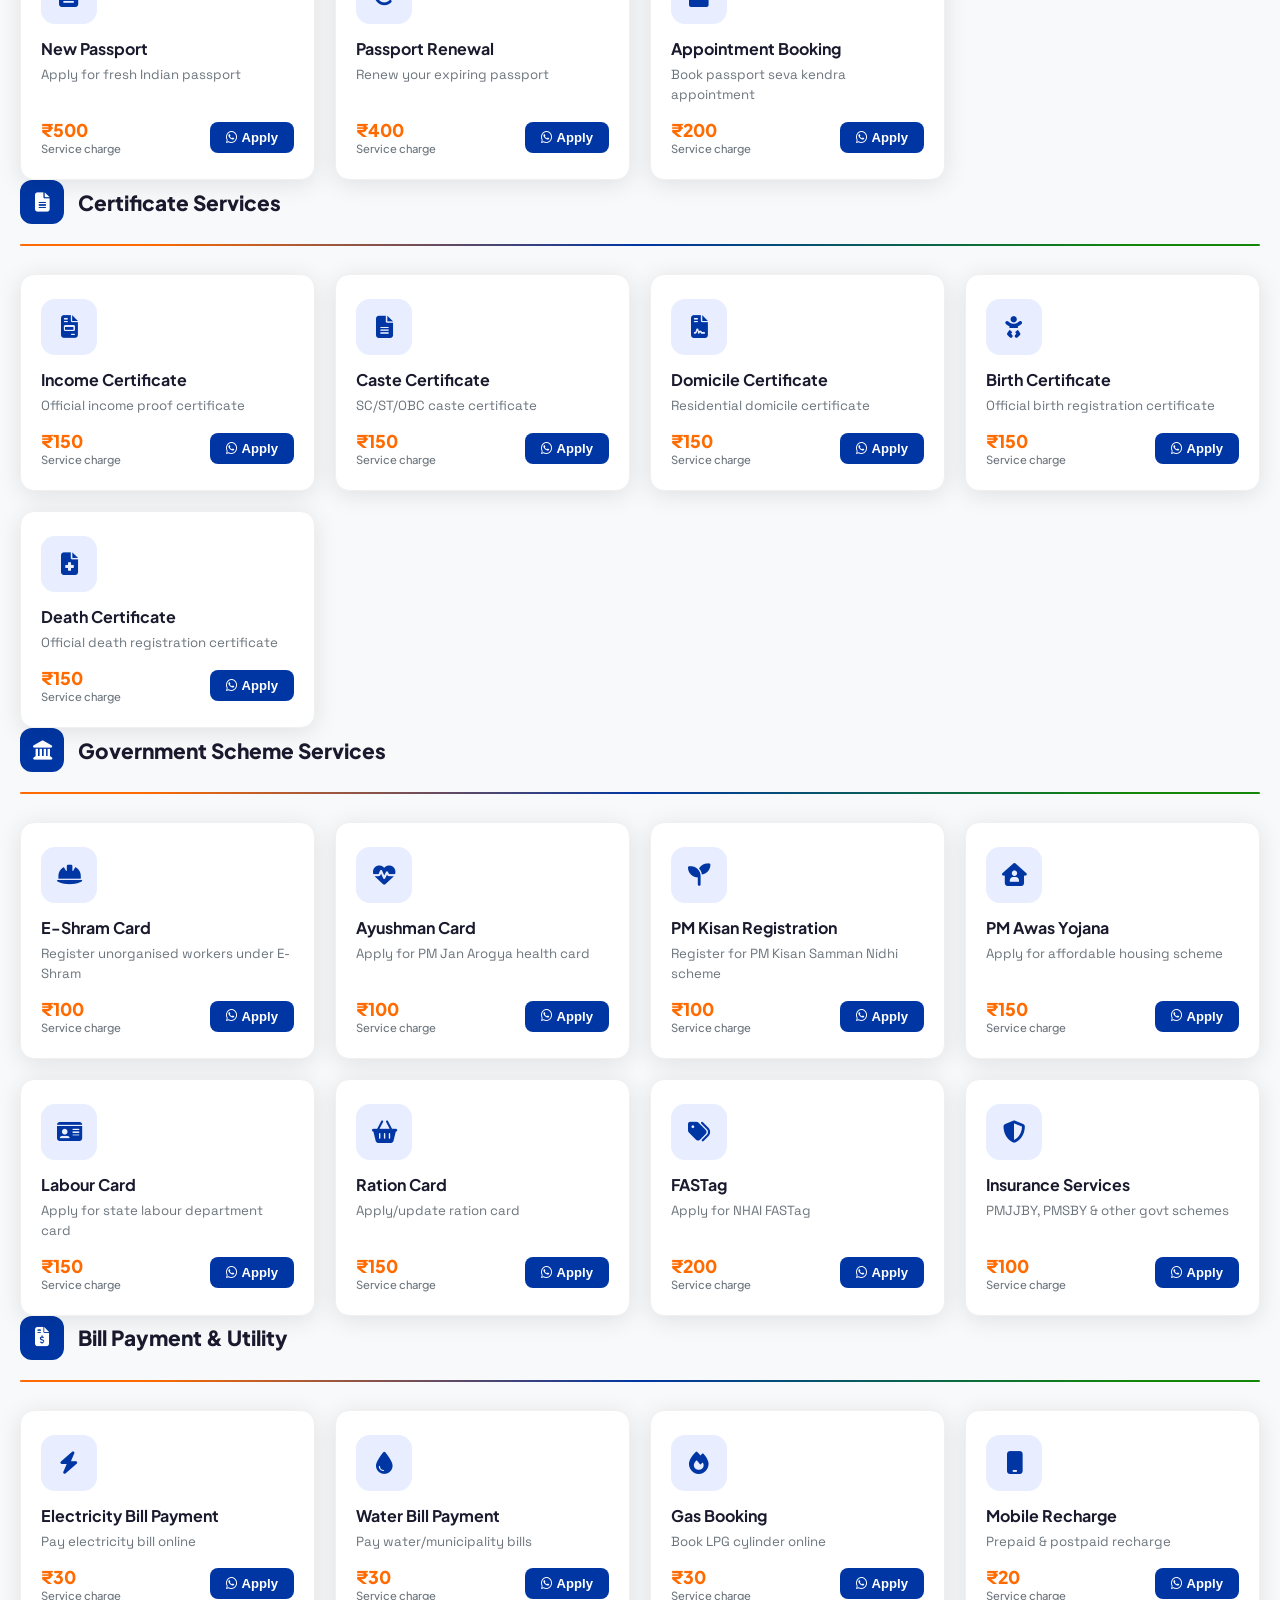
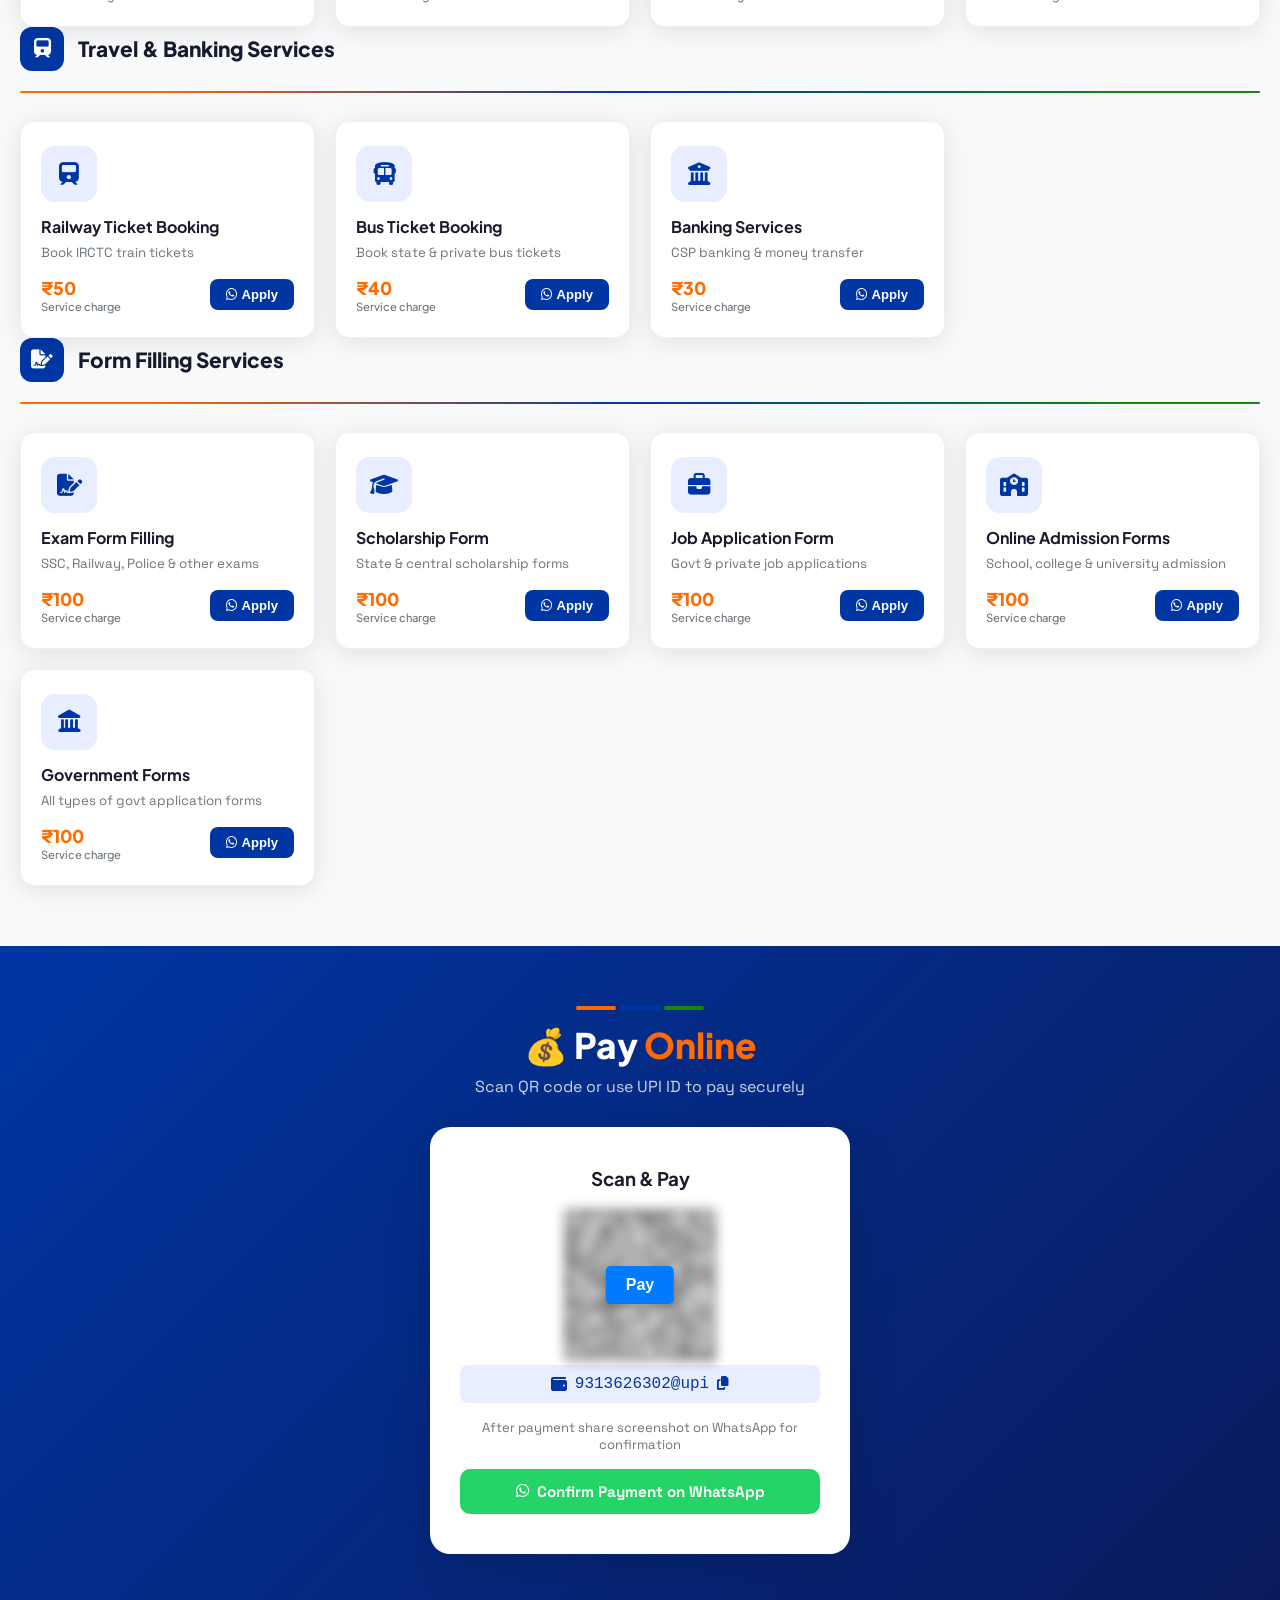
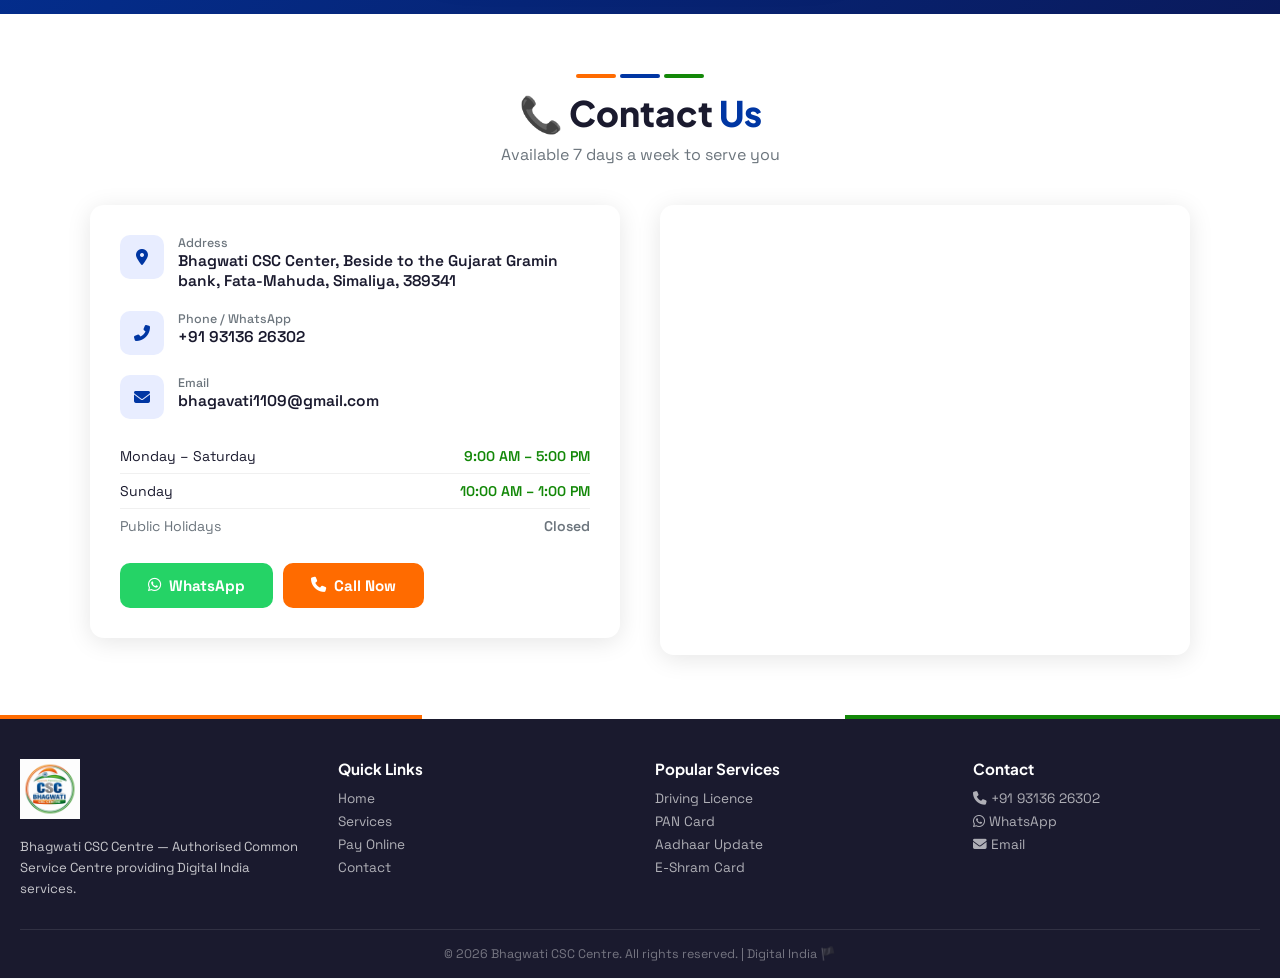
==== commit ead929b4: "Add marquee section for announcements" ====
--- a/index.html
+++ b/index.html
@@ -31,6 +31,35 @@
   </div>
 </nav>
 
+  <!-- marquee tag add -->
+    <section style="background: #ffffff; padding: 12px 0; border-top: 3px solid #FF6B00; border-bottom: 3px solid #138808; box-shadow: 0 4px 15px rgba(0,0,0,0.08); font-family: 'Space Grotesk', sans-serif; overflow: hidden; display: flex; align-items: center; position: relative;">
+  
+  <div style="background: #0036A3; color: #fff; padding: 8px 20px 8px 15px; border-radius: 0 50px 50px 0; font-weight: 800; font-size: 0.85rem; text-transform: uppercase; white-space: nowrap; font-family: 'Plus Jakarta Sans', sans-serif; z-index: 10; box-shadow: 4px 0 10px rgba(0,54,163,0.3);">
+    ⚡ 
+  </div>
+    <marquee behavior="scroll" direction="left" scrollamount="8" onmouseover="this.stop();" onmouseout="this.start();" style="flex: 1; color: #1A1A2E; font-weight: 600; font-size: 0.95rem; align-items: center; padding-top: 2px;">
+    
+    <span style="margin: 0 25px; display: inline-flex; align-items: center; gap: 8px;">
+      <i style="cursor: pointer; color: rgb(207, 76, 28); text-decoration: underline;" 
+      onclick="applyNow('Apply Degree Certificate')"><i class="fas fa-graduation-cap" style="color: #FF6B00;"></i> Apply Degree Certificate
+      </i>
+    </span>
+    <span style="margin: 0 25px; display: inline-flex; align-items: center; gap: 8px;">
+      <i style="cursor: pointer; color: rgb(171, 62, 23); text-decoration: underline;" 
+      onclick="applyNow('Collage fees Payment')"><i class="fa fa-credit-card" style="color: #ee623b;"></i> Collage fees Payment
+      </i>
+    </span>
+    <span style="margin: 0 25px; display: inline-flex; align-items: center; gap: 8px;">
+      <i style="cursor: pointer; color: rgb(171, 62, 23); text-decoration: underline;" 
+      onclick="applyNow('MarkSheet Download')"><i class="fas fa-file-alt" style="color: #ee623b;"></i> MarkSheet Download
+      </i>
+    </span>
+    </marquee>
+</div>
+</section>
+
+  
+
 <section class="hero" id="home">
   <img src="assets/images/logo.png" alt="Bhagwati CSC Centre" class="hero-logo">
   <h1>BHAGWATI <span>CSC</span> CENTRE</h1>
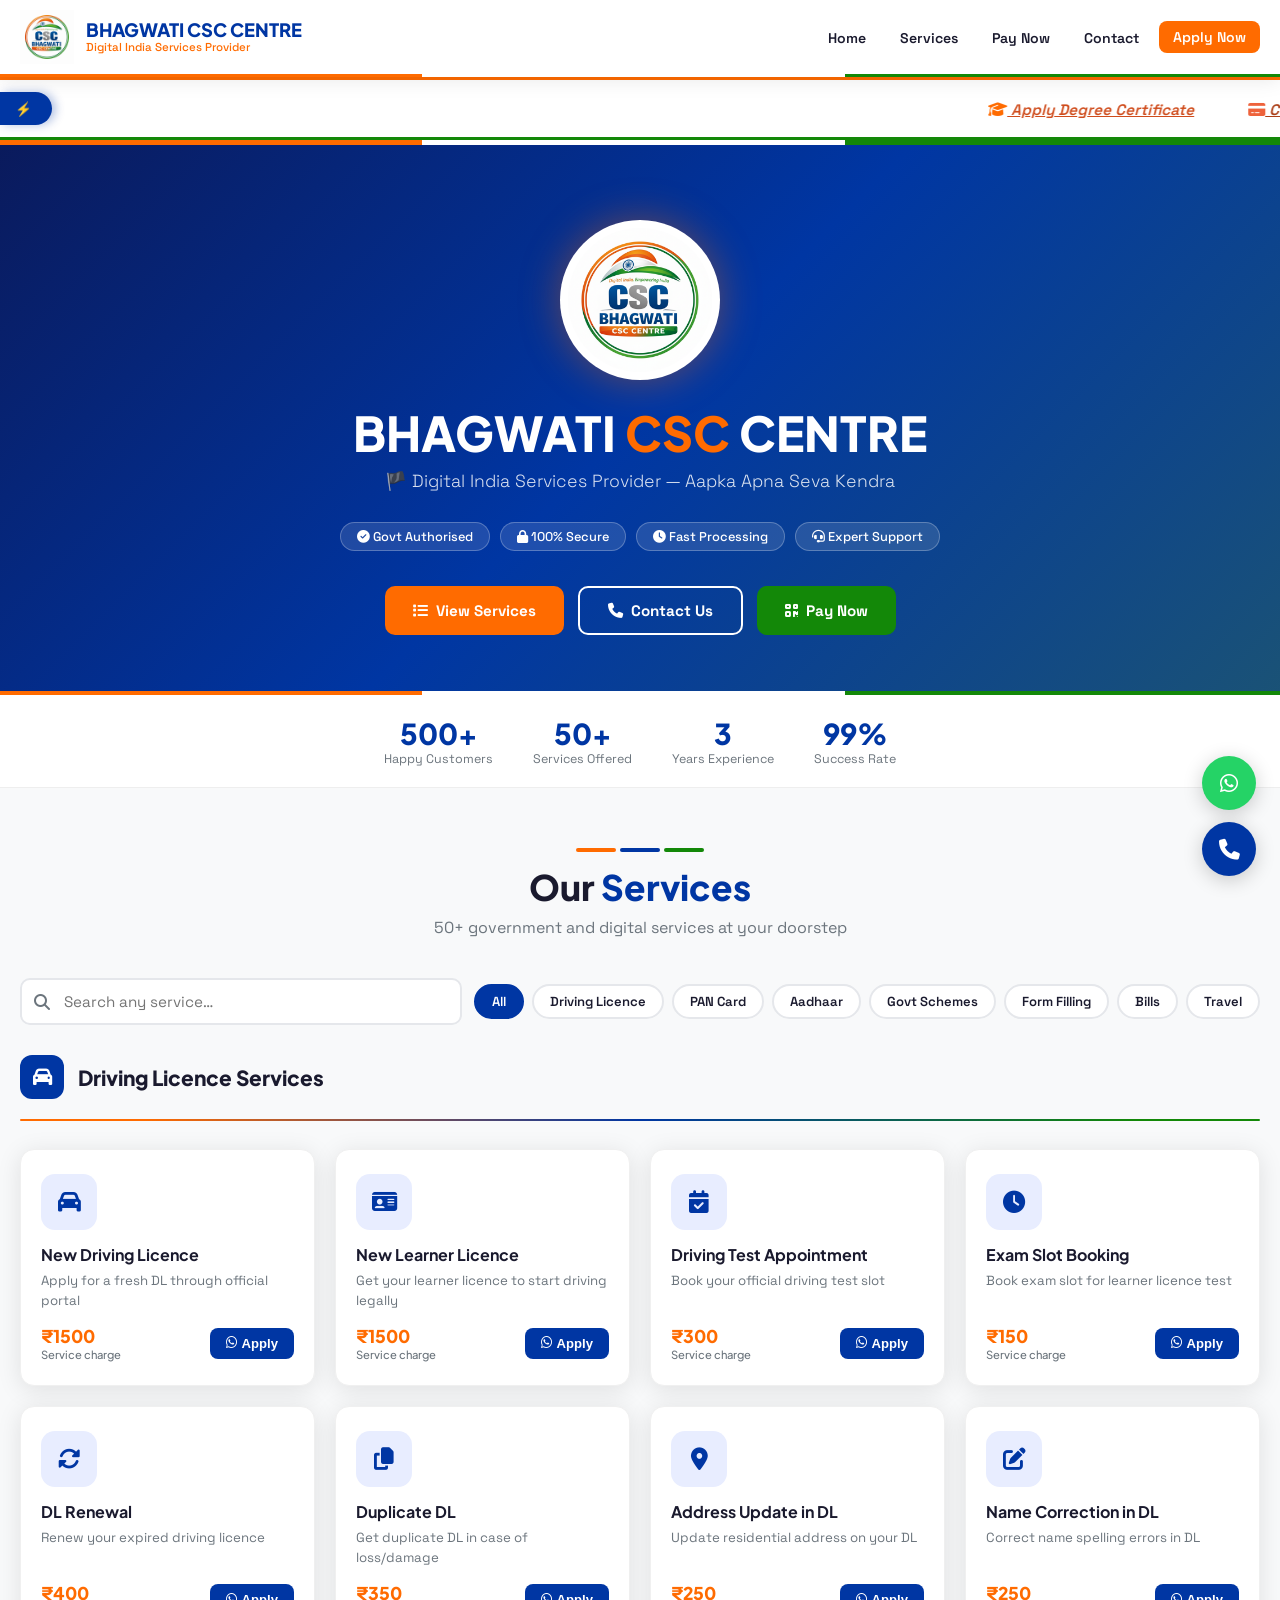
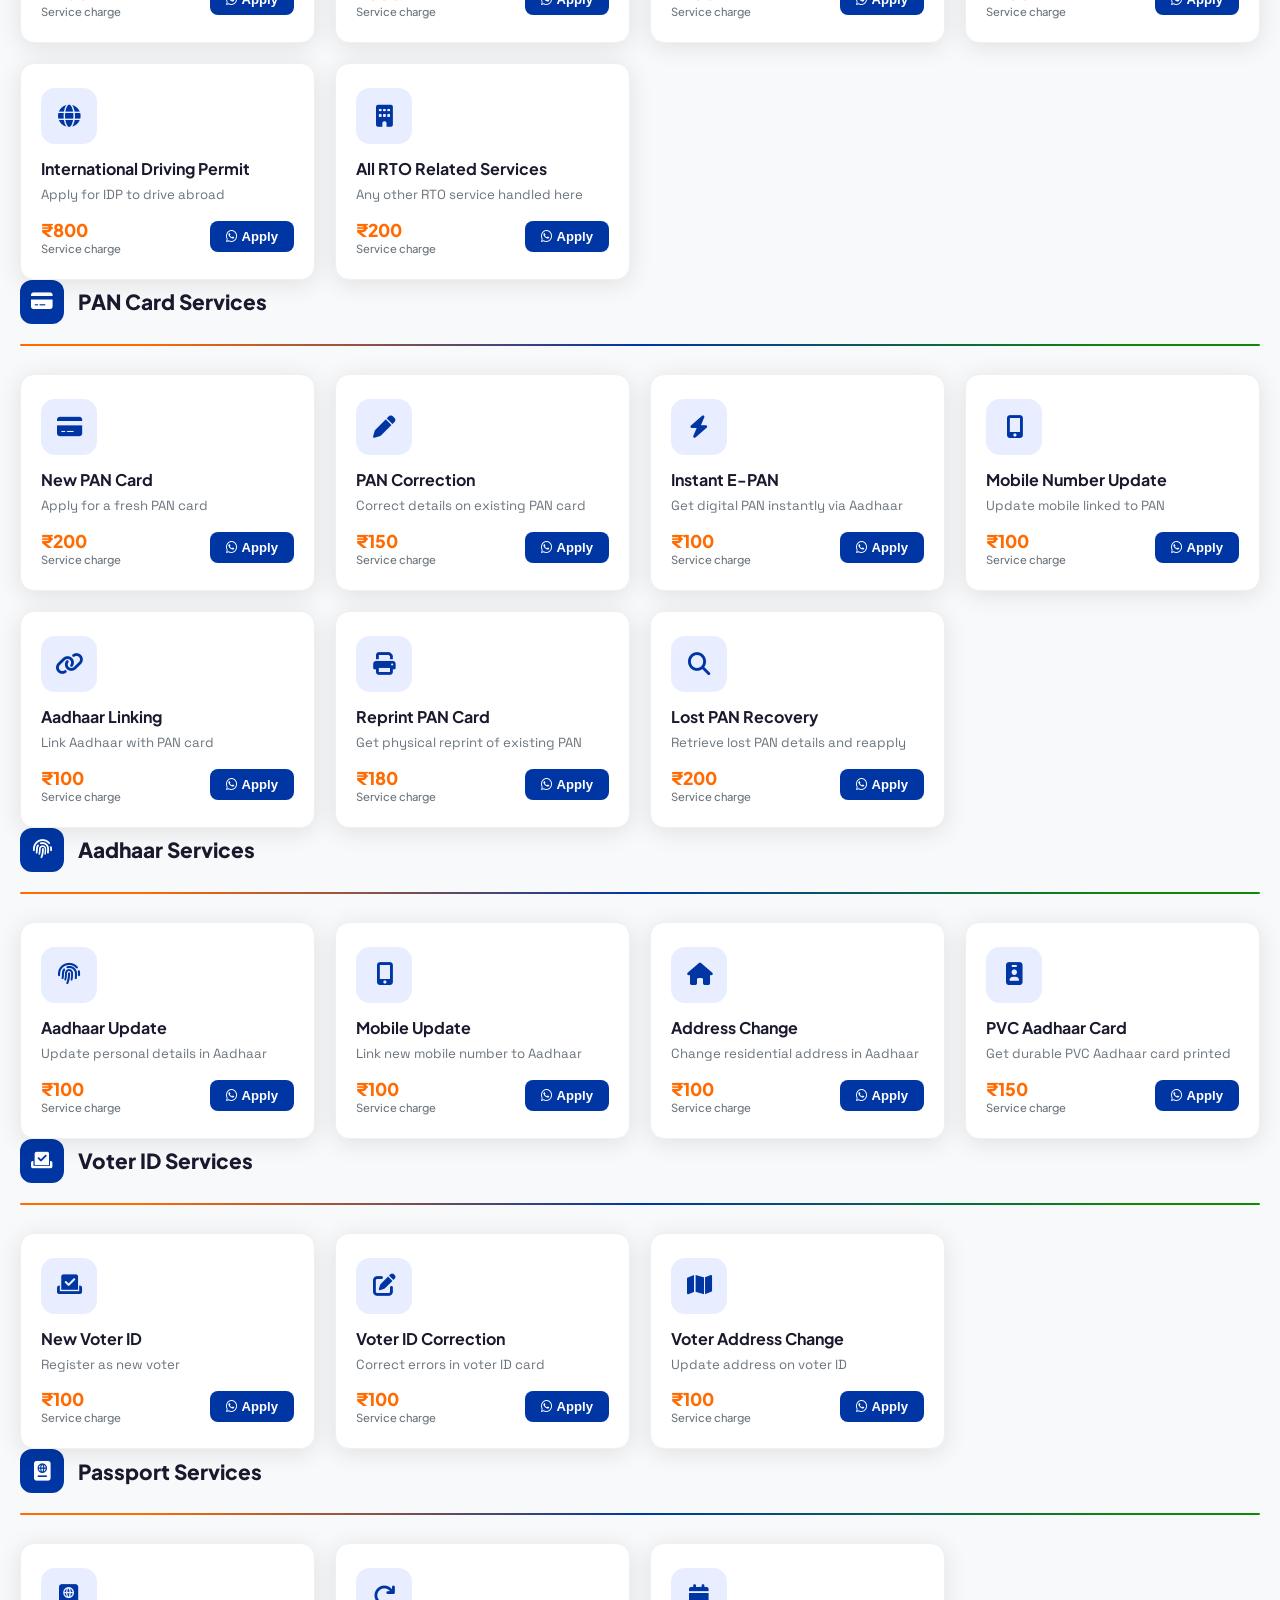
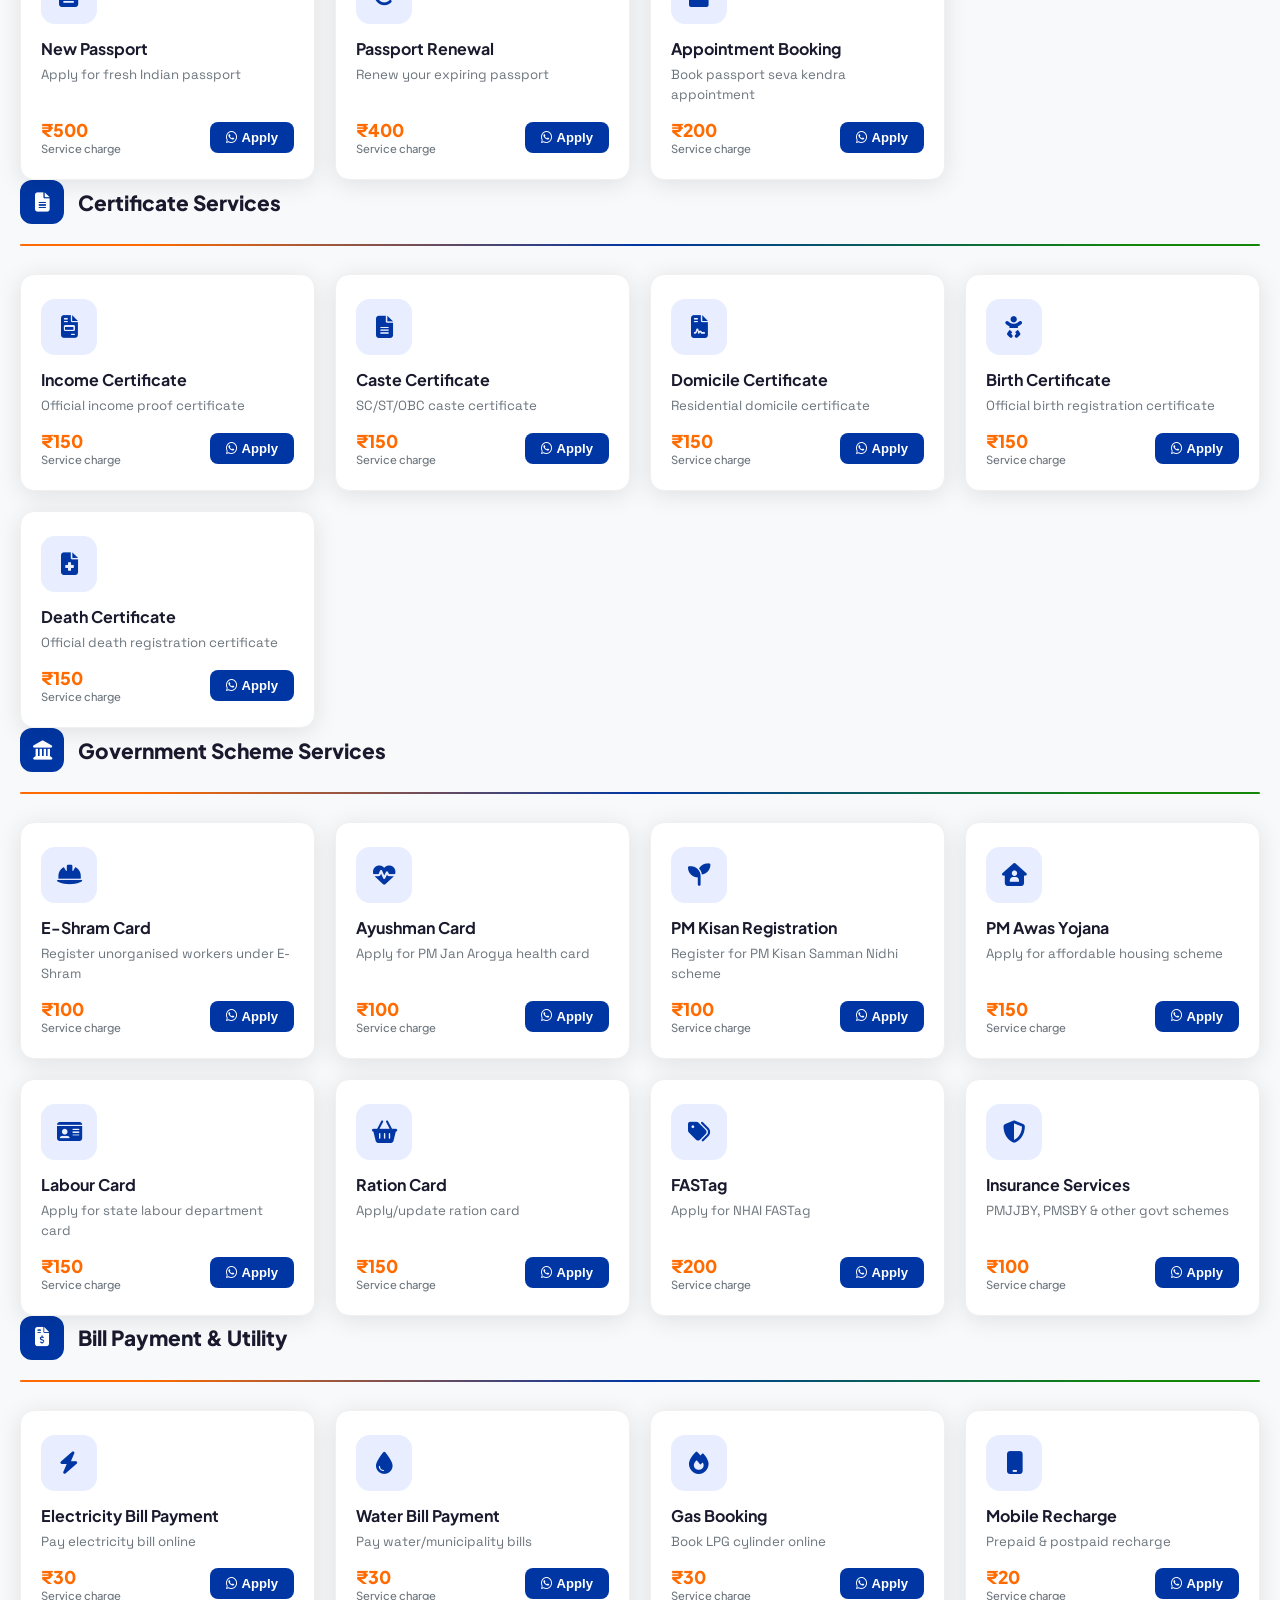
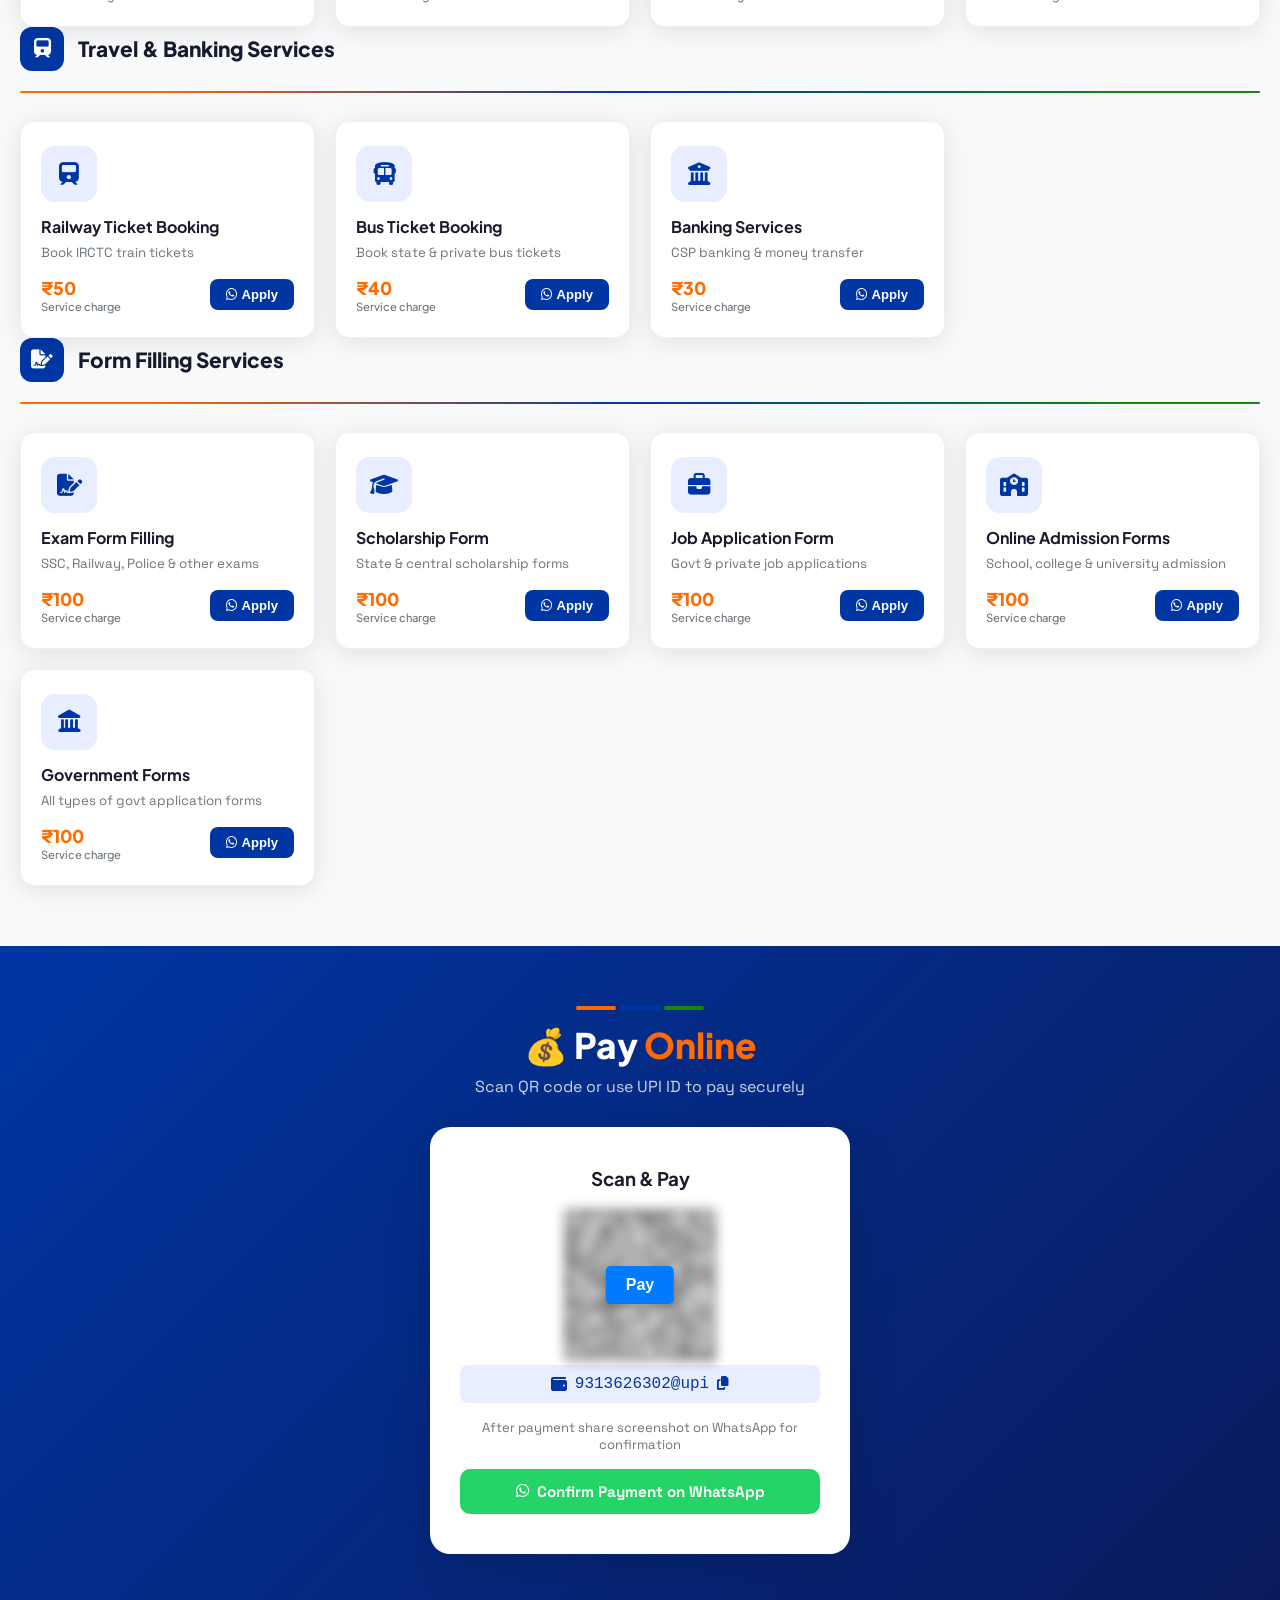
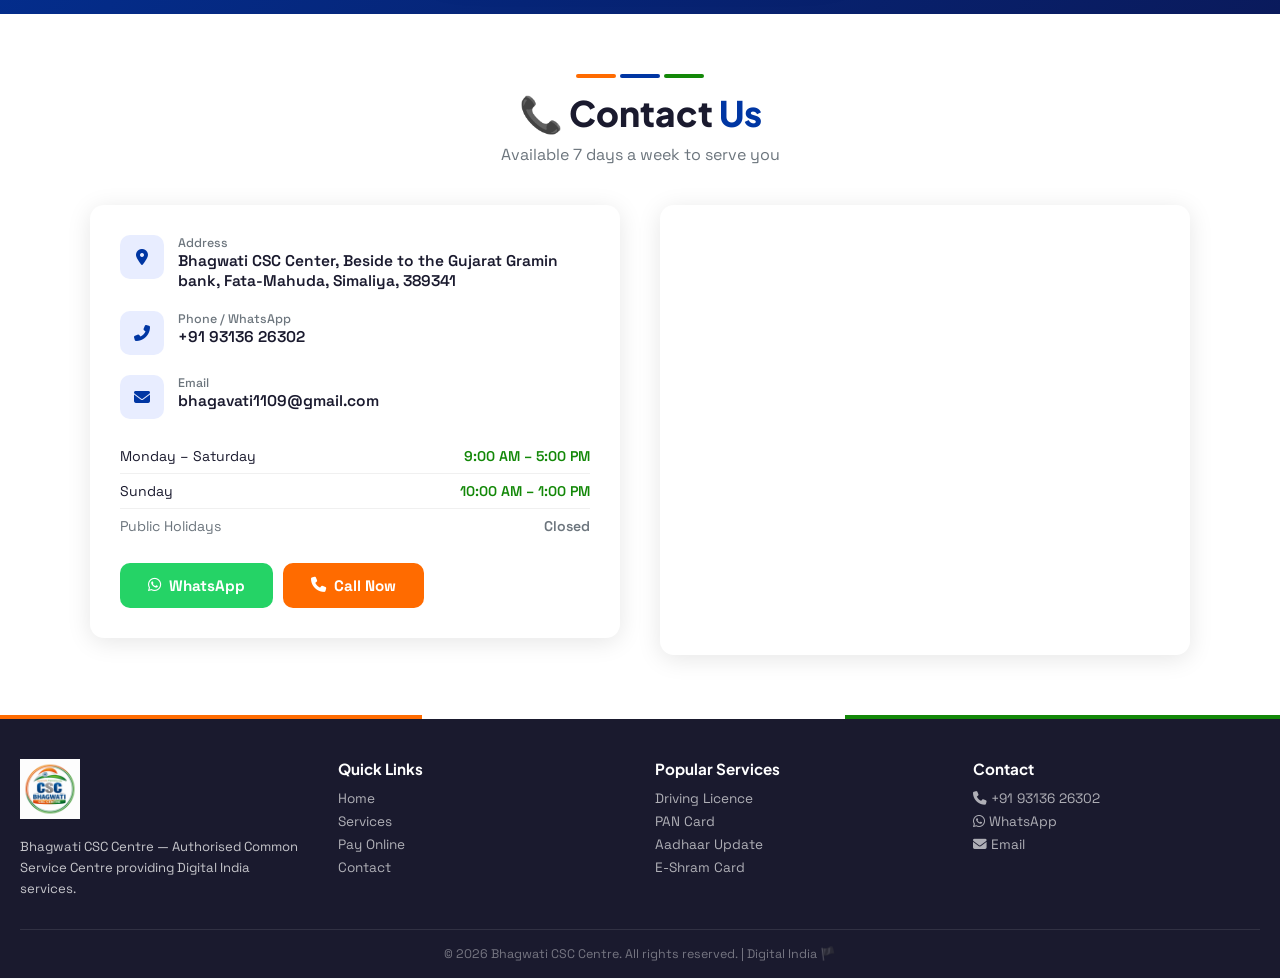
==== commit 93e4ab8d: "Update stats for Happy Customers and Years Experience" ====
--- a/index.html
+++ b/index.html
@@ -80,9 +80,9 @@
 
 <div class="stats-bar">
   <div class="stats-inner">
-    <div class="stat-item"><div class="num count-up" data-target="5000" data-suffix="+">0+</div><div class="lbl">Happy Customers</div></div>
+    <div class="stat-item"><div class="num count-up" data-target="500" data-suffix="+">0+</div><div class="lbl">Happy Customers</div></div>
     <div class="stat-item"><div class="num count-up" data-target="50"   data-suffix="+">0+</div><div class="lbl">Services Offered</div></div>
-    <div class="stat-item"><div class="num count-up" data-target="8"    data-suffix="">0</div><div class="lbl">Years Experience</div></div>
+    <div class="stat-item"><div class="num count-up" data-target="3"    data-suffix="">0</div><div class="lbl">Years Experience</div></div>
     <div class="stat-item"><div class="num count-up" data-target="99"   data-suffix="%">0%</div><div class="lbl">Success Rate</div></div>
   </div>
 </div>
